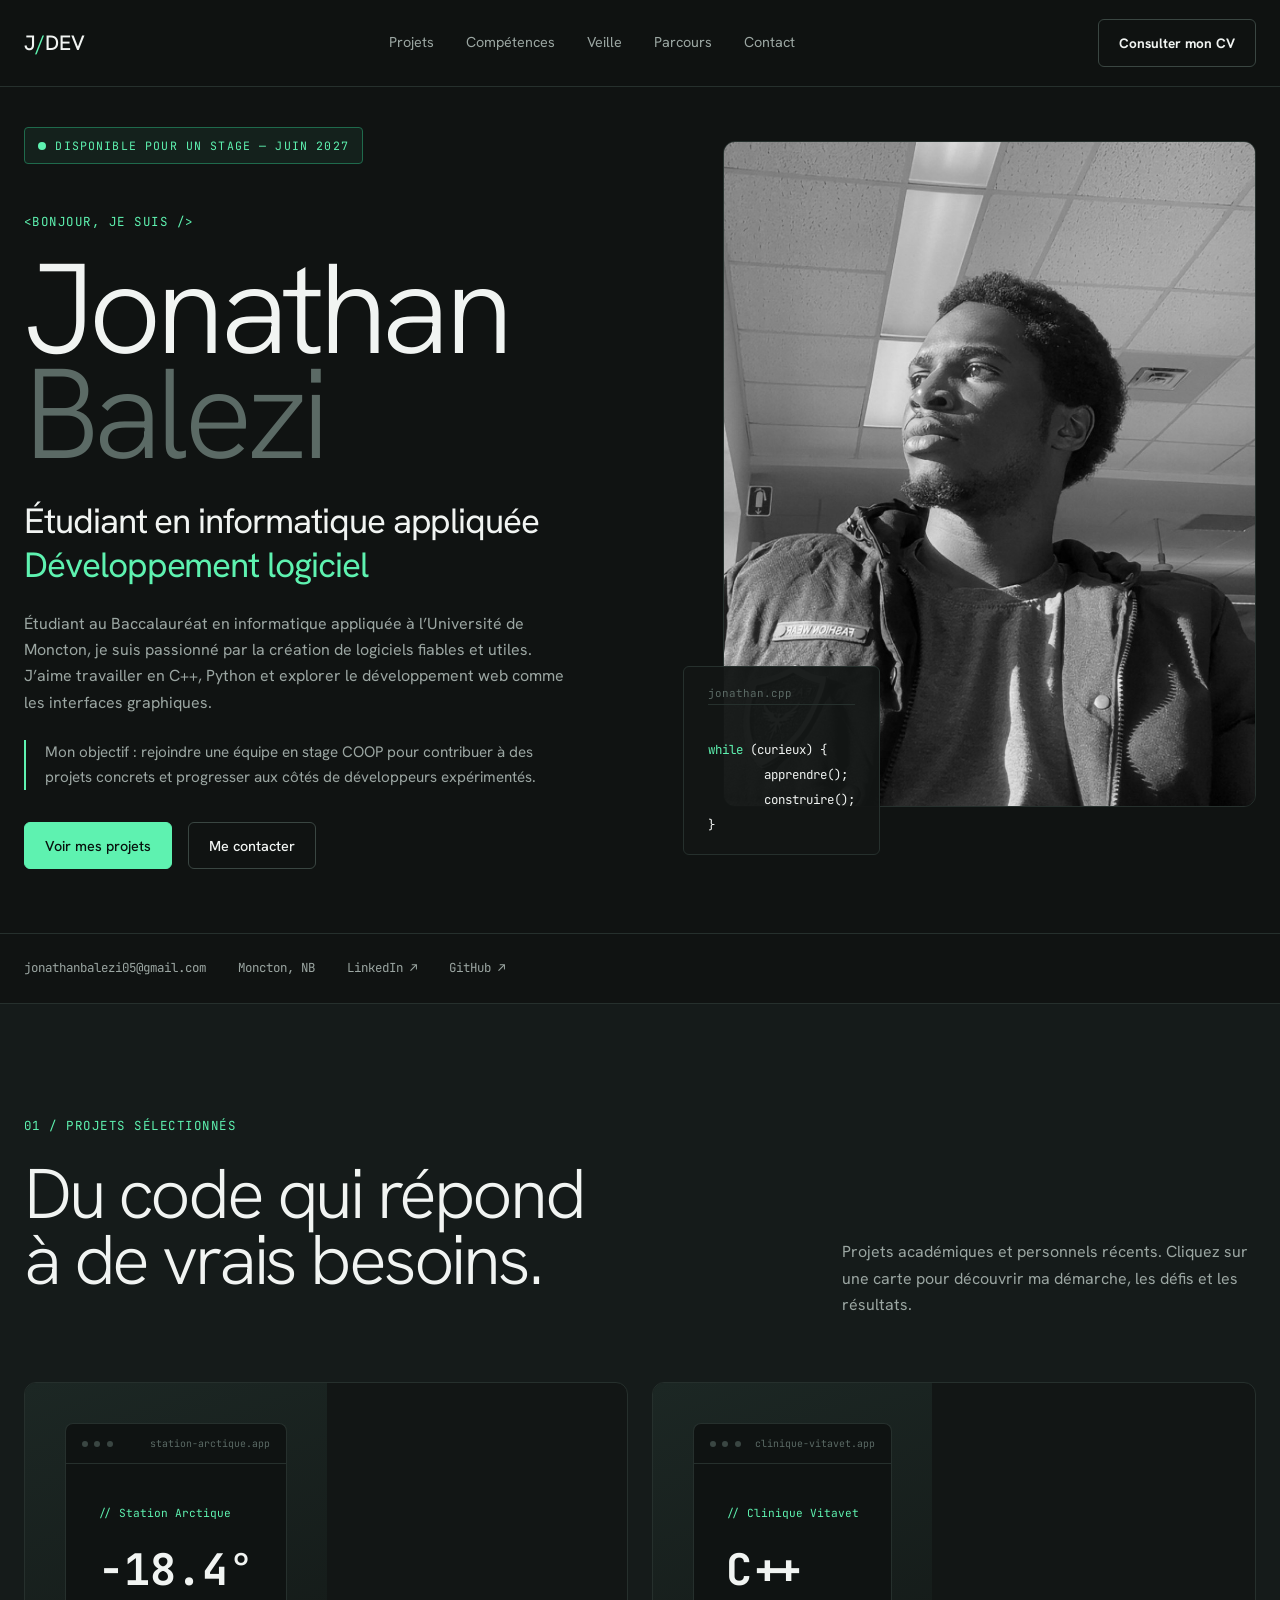
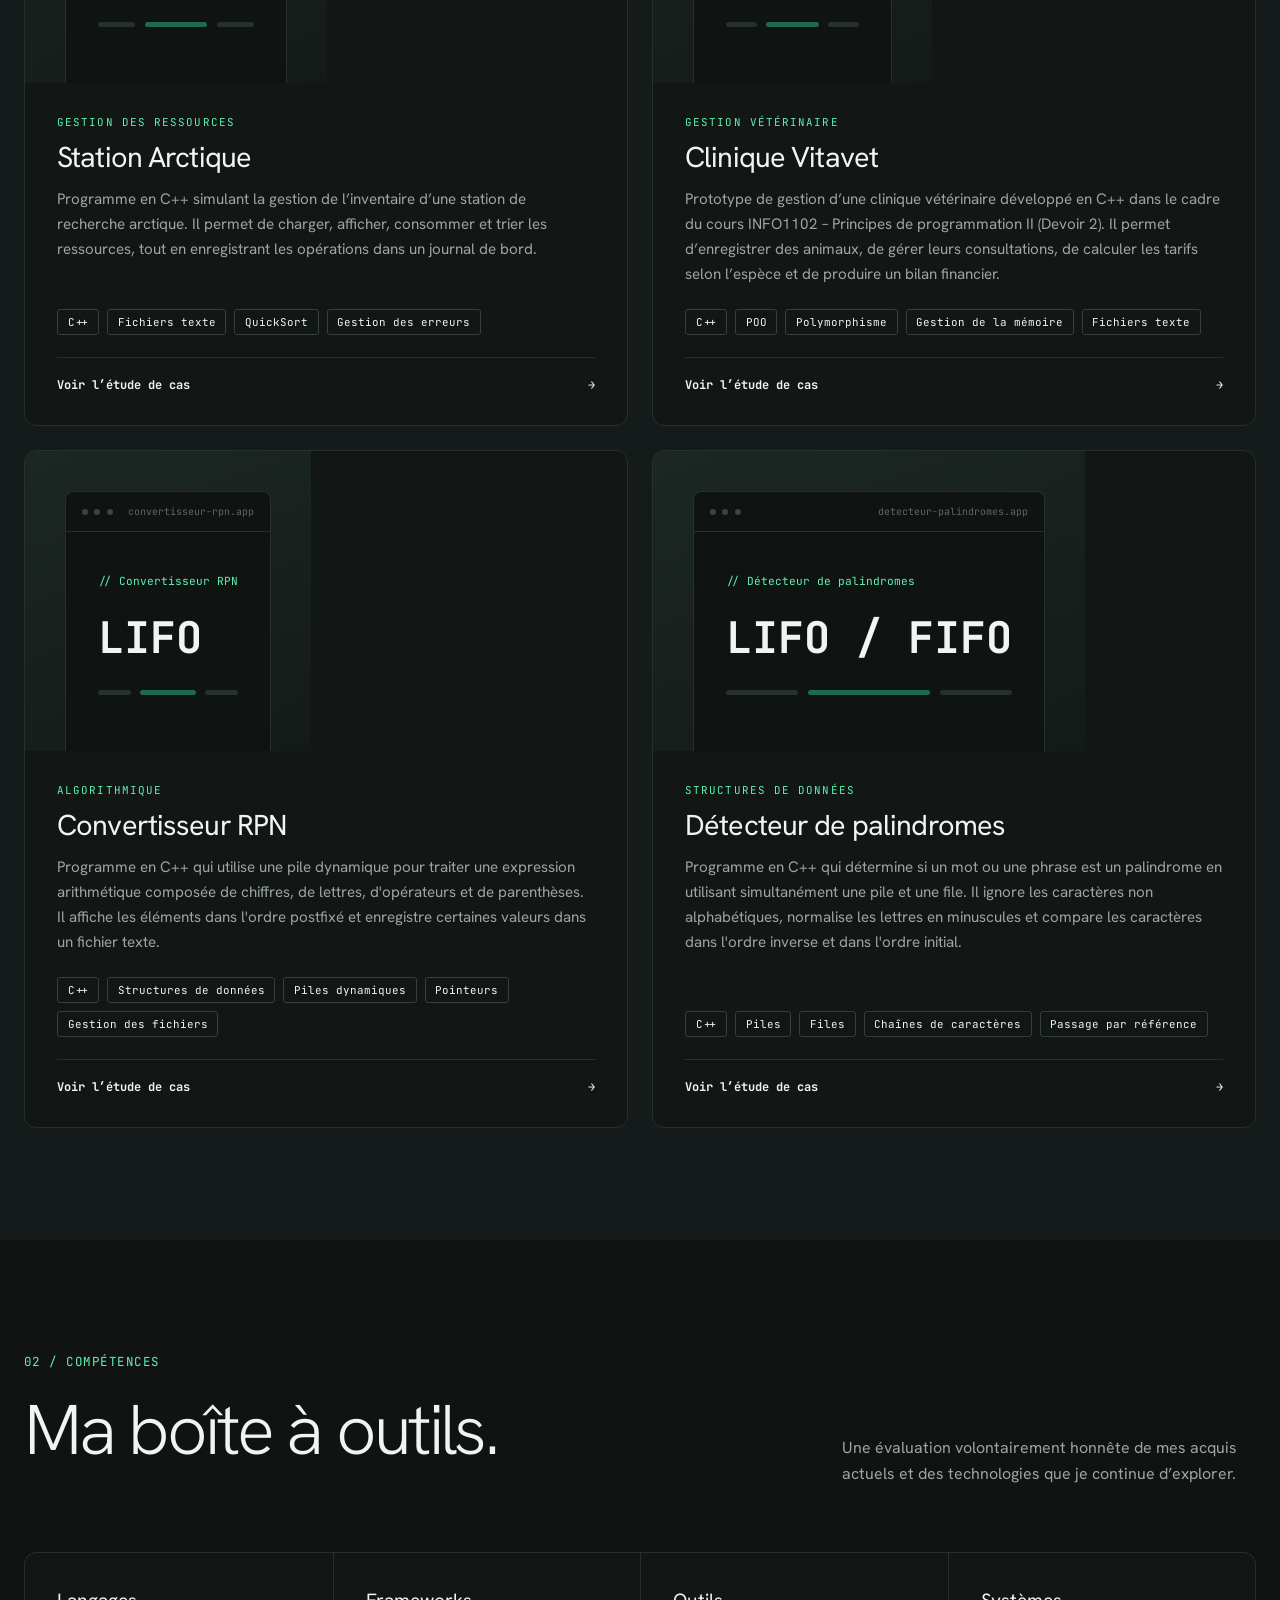
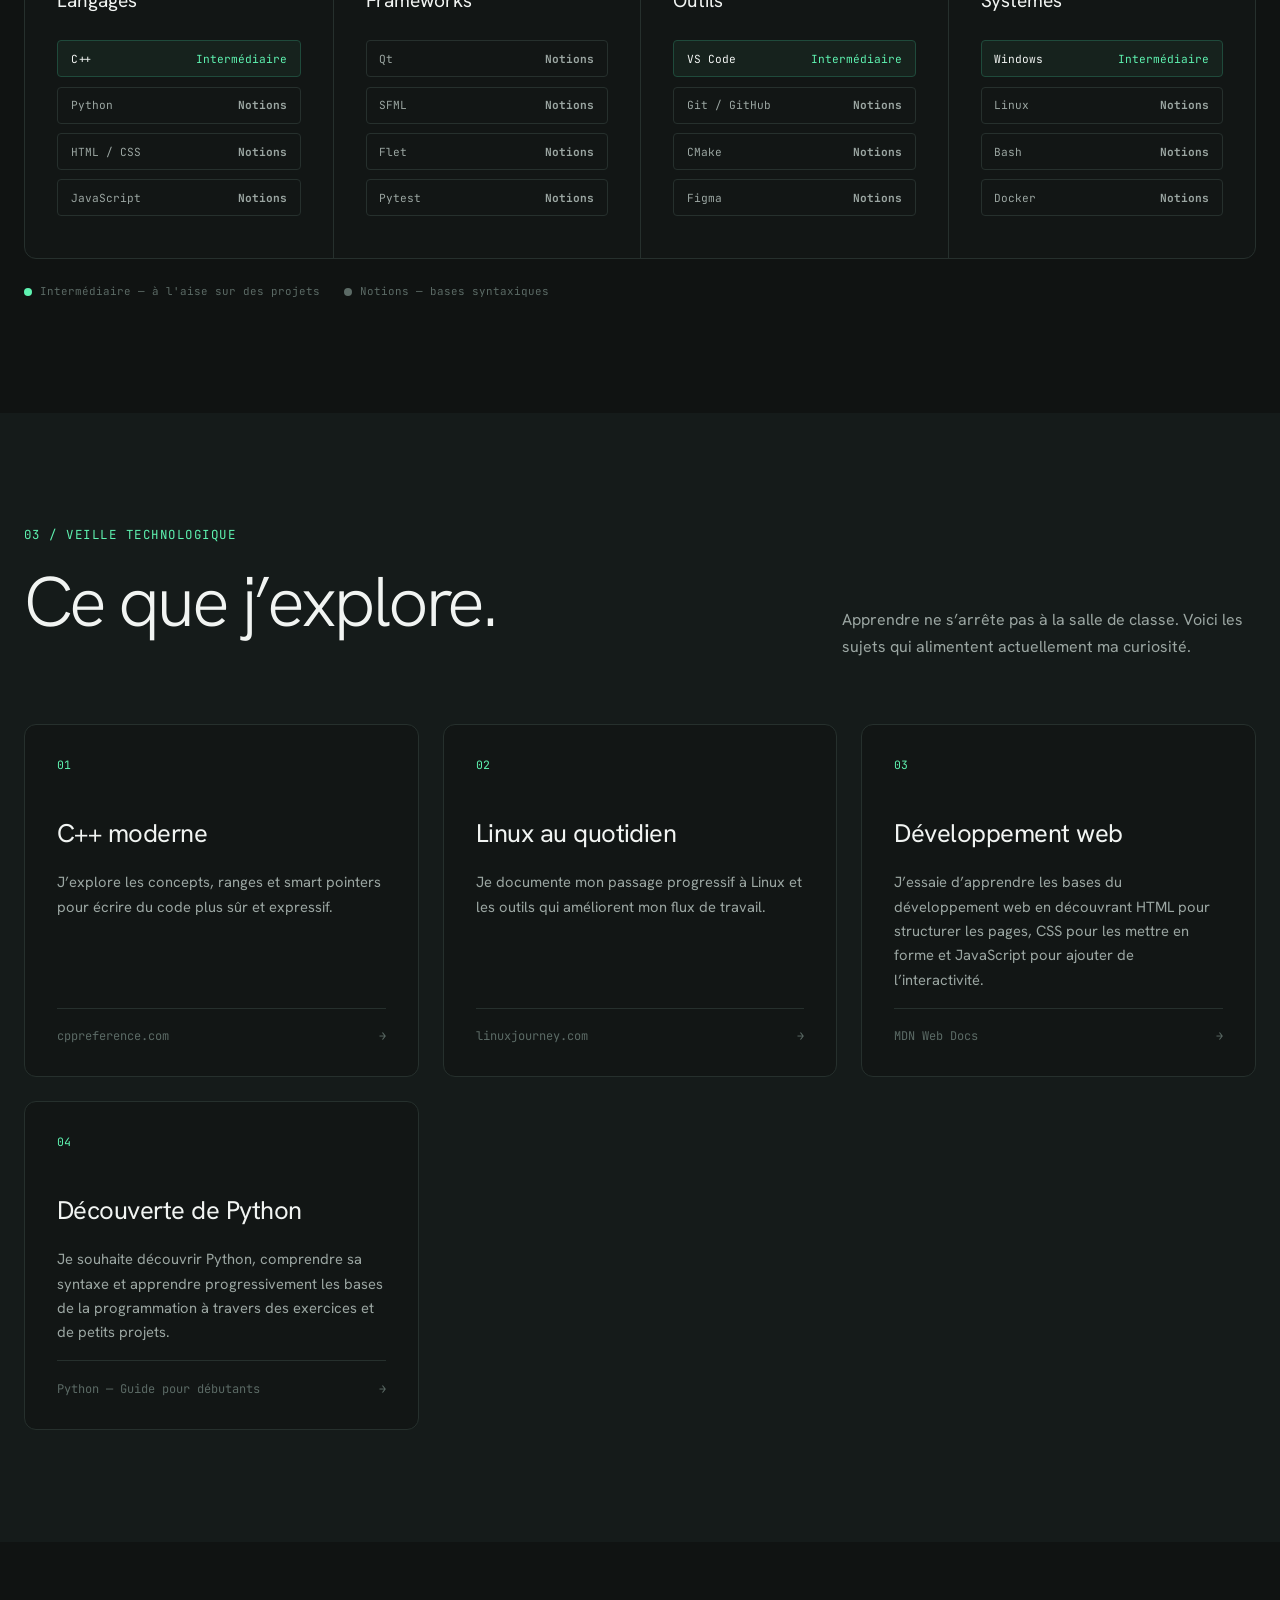
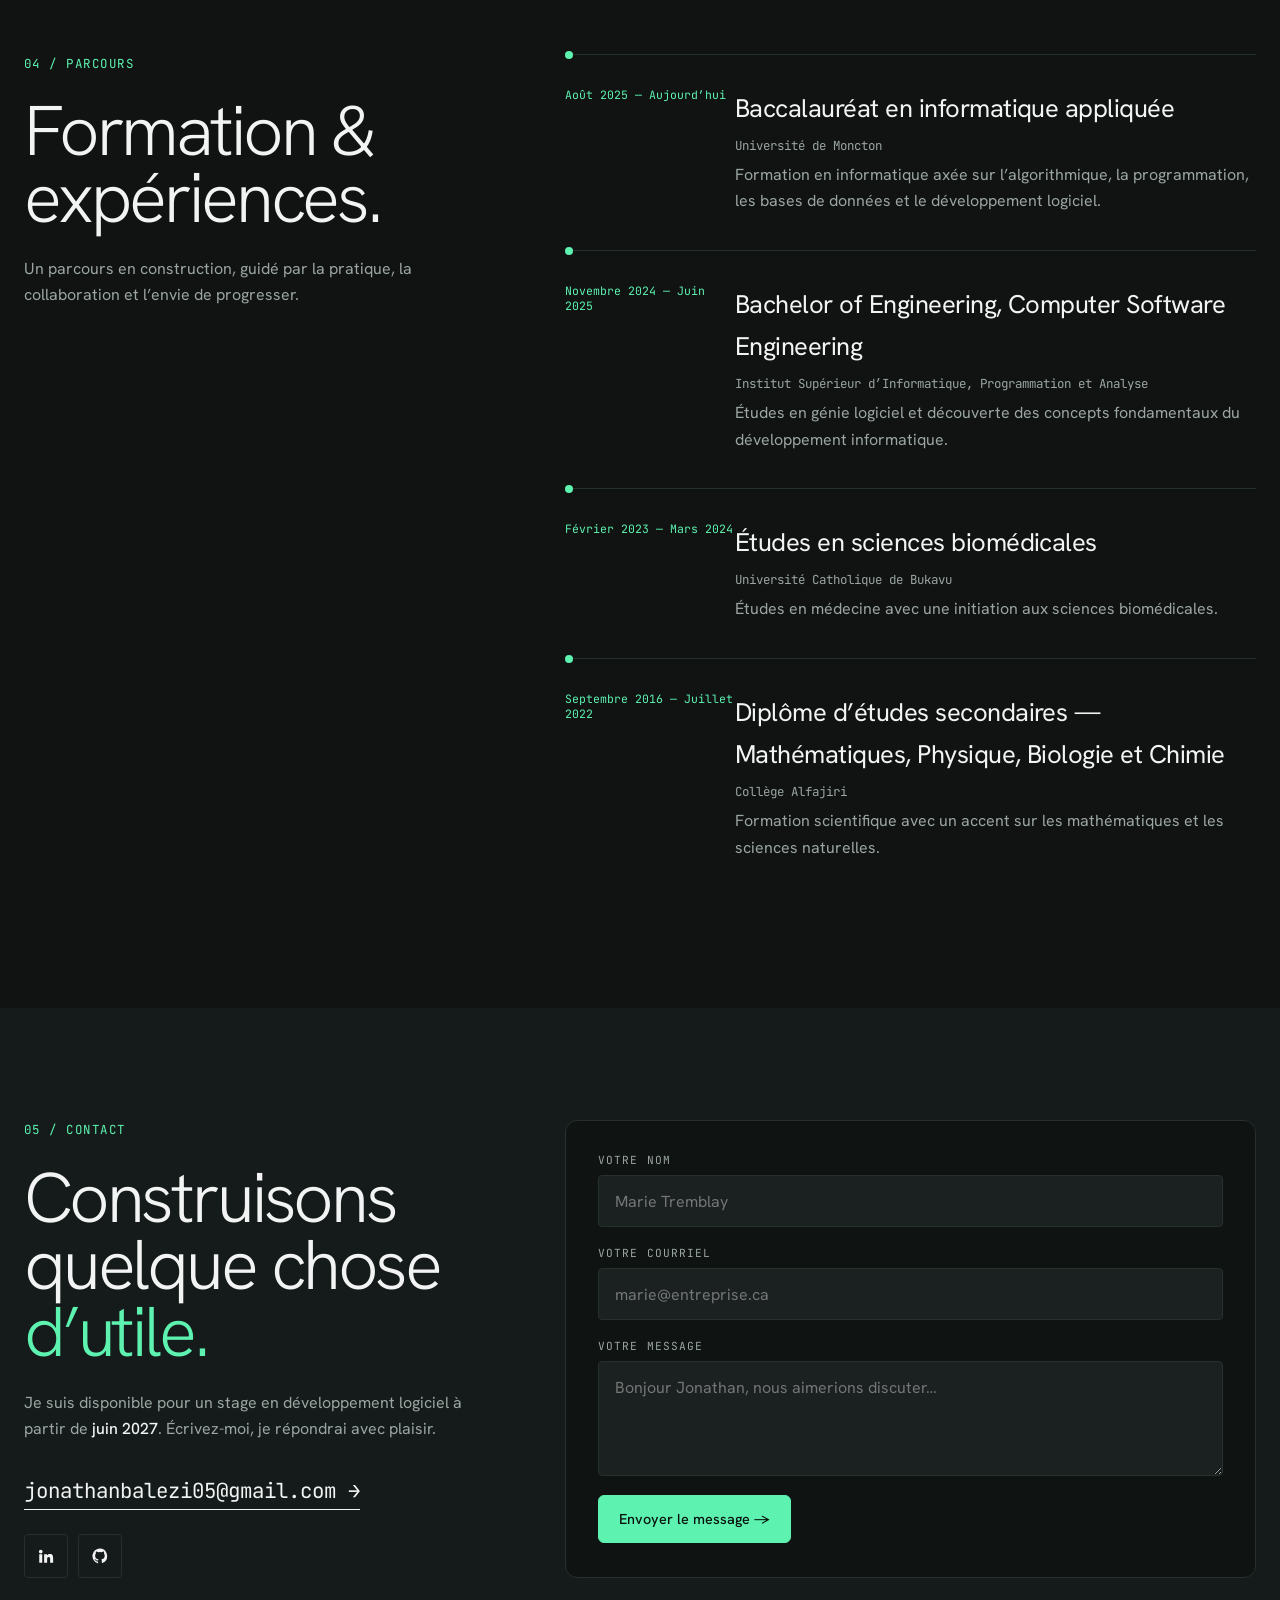
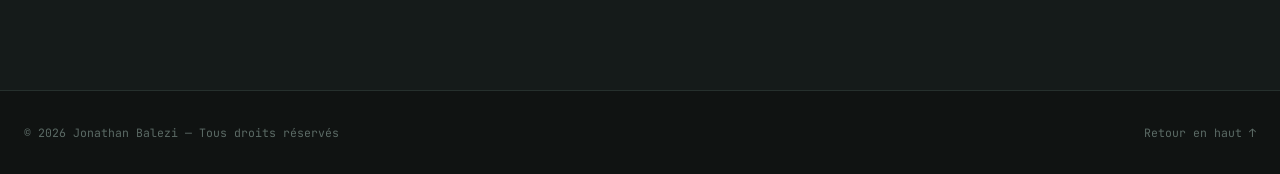
==== index.html @ a840f409 "Fix image file extension from .jpg to .JPG" ====
<!DOCTYPE html>
<html lang="fr">
<head>
<meta charset="utf-8">
<meta name="viewport" content="width=device-width, initial-scale=1">
<title>Jonathan Balezi — Étudiant en informatique appliquée</title>
<meta name="description" content="Portfolio de Jonathan, étudiant en informatique appliquée à l’Université de Moncton.">
<link rel="preconnect" href="https://fonts.googleapis.com">
<link rel="preconnect" href="https://fonts.gstatic.com" crossorigin>
<link href="https://fonts.googleapis.com/css2?family=Hanken+Grotesk:wght@300;400;500&family=JetBrains+Mono:wght@400;700&display=swap" rel="stylesheet">
<link rel="stylesheet" href="css/style.css">
</head>
<body>
<header class="top"><div class="wrap bar">
<a class="logo" href="#accueil">J<span>/</span>DEV</a>
<nav aria-label="Navigation principale">
<a href="#projets">Projets</a><a href="#competences">Compétences</a><a href="#veille">Veille</a><a href="#parcours">Parcours</a><a href="#contact">Contact</a>
</nav>
<a class="btn ghost mono" target="_blank" href="JONATHAN_BALEZI_CV_FR.pdf" download>Consulter mon CV</a>
</div></header>

<main>
<section id="accueil" class="wrap hero">
<div>
<p class="badge mono"><i></i>Disponible pour un stage — juin 2027</p>
<p class="kicker mono">&lt;Bonjour, je suis /&gt;</p>
<h1>Jonathan<span class="ph">Balezi</span></h1>
<p class="role">Étudiant en informatique appliquée<br><em>Développement logiciel</em></p>
<p class="lead">Étudiant au Baccalauréat en informatique appliquée à l’Université de Moncton, je suis passionné par la création de logiciels fiables et utiles. J’aime travailler en C++, Python et explorer le développement web comme les interfaces graphiques.</p>
<blockquote>Mon objectif : rejoindre une équipe en stage COOP pour contribuer à des projets concrets et progresser aux côtés de développeurs expérimentés.</blockquote>
<div class="cta"><a class="btn solid" href="#projets">Voir mes projets</a><a class="btn ghost" href="#contact">Me contacter</a></div>
</div>
<div class="portrait">
<div class="frame"><img src="Profil.JPG" alt="Portrait de Jonathan" onerror="this.remove()"></div>
<pre class="code mono" aria-hidden="true"><small>jonathan.cpp</small>
<b>while</b> (curieux) {
	apprendre();
	construire();
}</pre>
</div>
</section>
<div class="strip"><div class="wrap mono">
<a href="mailto:jonathan.a.remplacer@email.com">jonathanbalezi05@gmail.com</a><span>Moncton, NB</span><a href="#" target="_blank" rel="noopener">LinkedIn ↗</a><a href="#" target="_blank" rel="noopener">GitHub ↗</a>
</div></div>

<section id="projets" class="alt"><div class="wrap">
<header class="sec"><div><p class="kicker mono">01 / Projets sélectionnés</p><h2>Du code qui répond à de vrais besoins.</h2></div>
<p>Projets académiques et personnels récents. Cliquez sur une carte pour découvrir ma démarche, les défis et les résultats.</p></header>
<div id="projets-grid" class="grid2"></div>
</div></section>

<section id="competences"><div class="wrap">
<header class="sec"><div><p class="kicker mono">02 / Compétences</p><h2>Ma boîte à outils.</h2></div>
<p>Une évaluation volontairement honnête de mes acquis actuels et des technologies que je continue d’explorer.</p></header>
<div id="skills" class="skills"></div>
<p class="legend mono"><i class="on"></i>Intermédiaire — à l'aise sur des projets <i></i>Notions — bases syntaxiques</p>
</div></section>

<section id="veille" class="alt"><div class="wrap">
<header class="sec"><div><p class="kicker mono">03 / Veille technologique</p><h2>Ce que j’explore.</h2></div>
<p>Apprendre ne s’arrête pas à la salle de classe. Voici les sujets qui alimentent actuellement ma curiosité.</p></header>
<div id="veille-grid" class="grid3"></div>
</div></section>

<section id="parcours"><div class="wrap split">
<header><p class="kicker mono">04 / Parcours</p><h2>Formation &amp; expériences.</h2><p class="muted">Un parcours en construction, guidé par la pratique, la collaboration et l’envie de progresser.</p></header>
<ol id="timeline" class="timeline"></ol>
</div></section>

<section id="contact" class="alt"><div class="wrap split">
<div>
<p class="kicker mono">05 / Contact</p>
<h2>Construisons quelque chose <em>d’utile.</em></h2>
<p class="muted">Je suis disponible pour un stage en développement logiciel à partir de <b>juin 2027</b>. Écrivez-moi, je répondrai avec plaisir.</p>
<a class="mail mono" href="mailto:jonathan.a.remplacer@email.com">jonathanbalezi05@gmail.com →</a>
<div class="social">
<a href="https://www.linkedin.com/in/balezi-jonathan-a991a6386/" aria-label="LinkedIn" target="_blank" rel="noopener"><svg viewBox="0 0 24 24" width="18" fill="currentColor"><path d="M4.98 3.5a2.5 2.5 0 1 1 0 5 2.5 2.5 0 0 1 0-5zM3 9.5h4V21H3zM9.5 9.5h3.8v1.6c.6-1 1.9-1.9 3.8-1.9 4 0 4.4 2.6 4.4 6V21h-4v-5c0-1.300-.1-2.800-1.800-2.800s-2.200 1.300-2.200 2.700V21h-4z"/></svg></a>
<a href="https://github.com/JiGo29" aria-label="GitHub" target="_blank" rel="noopener"><svg viewBox="0 0 24 24" width="18" fill="currentColor"><path d="M12 2a10 10 0 0 0-3.200 19.500c.5.100.7-.2.7-.5v-1.800c-2.800.6-3.400-1.200-3.400-1.200-.5-1.200-1.100-1.500-1.100-1.500-.9-.6.100-.6.100-.6 1 .1 1.500 1 1.500 1 .9 1.500 2.300 1.100 2.900.8.1-.7.4-1.100.6-1.400-2.200-.3-4.600-1.100-4.600-5 0-1.100.4-2 1-2.700-.1-.3-.4-1.300.1-2.700 0 0 .8-.3 2.800 1a9.600 9.600 0 0 1 5 0c1.900-1.300 2.800-1 2.800-1 .5 1.400.2 2.400.1 2.700.6.700 1 1.600 1 2.700 0 3.900-2.400 4.700-4.600 5 .4.300.7.900.7 1.800v2.700c0 .3.200.6.700.5A10 10 0 0 0 12 2z"/></svg></a>
</div>
</div>
<form id="form" class="formcard">
<label>Votre nom<input name="nom" placeholder="Marie Tremblay" required autocomplete="name"></label>
<label>Votre courriel<input name="courriel" type="email" placeholder="marie@entreprise.ca" required autocomplete="email"></label>
<label>Votre message<textarea name="message" rows="4" placeholder="Bonjour Jonathan, nous aimerions discuter…" required></textarea></label>
<button class="btn solid" type="submit">Envoyer le message →</button>
</form>
</div></section>
</main>

<footer><div class="wrap mono"><span>© 2026 Jonathan Balezi — Tous droits réservés</span><a href="#accueil">Retour en haut ↑</a></div></footer>

<dialog id="modal" aria-labelledby="m-titre"></dialog>
<script src="js/data.js"></script>
<script src="js/main.js"></script>
</body>
</html>
---- css/style.css ----
:root{--bg:#101312;--alt:#151b1a;--card:#121615;--line:#26302d;--text:#f1f4f2;--muted:#9ba6a2;--dim:#5b6a65;--mint:#5ef2b0;--sans:"Hanken Grotesk",system-ui,sans-serif;--mono:"JetBrains Mono",ui-monospace,Consolas,monospace}
*{box-sizing:border-box;margin:0}
html{scroll-behavior:smooth;scroll-padding-top:90px}
body{background:var(--bg);color:var(--text);font:400 1rem/1.65 var(--sans)}
a{color:inherit;text-decoration:none}
:focus-visible{outline:2px solid var(--mint);outline-offset:3px}
.wrap{width:min(1240px,100% - 3rem);margin-inline:auto}
.mono{font-family:var(--mono)}
.muted,.sec>p{color:var(--muted)}
section{padding:7rem 0}.alt{background:var(--alt)}
h1,h2{font-weight:300;letter-spacing:-.045em;line-height:.95}
h2{font-size:clamp(2.4rem,5.5vw,4.4rem);margin-bottom:1.5rem}
em{font-style:normal;color:var(--mint)}
.kicker{color:var(--mint);font-size:.78rem;letter-spacing:.12em;text-transform:uppercase;margin-bottom:1.5rem}

.top{position:sticky;top:0;z-index:10;background:rgba(16,19,18,.92);backdrop-filter:blur(8px);border-bottom:1px solid var(--line)}
.bar{display:flex;align-items:center;justify-content:space-between;gap:1rem;min-height:86px}
.logo{font-size:1.3rem;font-weight:500}.logo span{color:var(--mint)}
nav{display:flex;gap:2rem;font-size:.9rem;color:var(--muted)}
nav a:hover,nav a[aria-current]{color:var(--text)}
.btn{display:inline-block;padding:.85rem 1.25rem;border-radius:6px;font:500 .9rem var(--sans);cursor:pointer;border:1px solid var(--line)}
.btn.ghost{border-color:#3a4642;background:transparent;color:var(--text)}.btn.ghost.mono{font-weight:700;font-size:.85rem}
.btn.solid{background:var(--mint);border-color:var(--mint);color:#08110d}
.btn:hover{filter:brightness(1.12)}

.hero{display:grid;grid-template-columns:1.1fr .9fr;gap:3rem;align-items:center;padding-block:2.5rem 4rem}
.badge{display:inline-flex;align-items:center;gap:.6rem;border:1px solid #1f6a4c;background:rgba(94,242,176,.06);color:var(--mint);padding:.5rem .8rem;border-radius:4px;font-size:.72rem;letter-spacing:.1em;text-transform:uppercase;margin-bottom:3rem}
.badge i{width:8px;height:8px;border-radius:50%;background:var(--mint)}
h1{font-size:clamp(4rem,10vw,8rem);line-height:.82;margin-bottom:2rem}
h1 .ph{display:block;color:var(--dim)}
.role{font-size:clamp(1.6rem,3vw,2.2rem);letter-spacing:-.03em;line-height:1.25;font-weight:400;margin-bottom:1.5rem}
.lead{color:var(--muted);max-width:60ch;margin-bottom:1.5rem}
blockquote{border-left:2px solid var(--mint);padding-left:1.2rem;color:var(--muted);font-size:.95rem;max-width:62ch;margin-bottom:2rem}
.cta{display:flex;gap:1rem;flex-wrap:wrap}
.portrait{position:relative;padding-bottom:3rem}
.frame{aspect-ratio:4/5;border:1px solid var(--line);border-radius:12px;overflow:hidden;background:linear-gradient(160deg,#1a2421,#0d100f)}
.frame img{width:100%;height:100%;object-fit:cover;filter:grayscale(1)}
.code{position:absolute;left:-2.5rem;bottom:0;background:rgba(18,22,21,.95);border:1px solid var(--line);border-radius:6px;padding:1rem 1.5rem;font-size:.78rem;line-height:2;white-space:pre}
.code small{display:block;color:var(--dim);font-size:.68rem;border-bottom:1px solid var(--line);margin-bottom:.5rem}.code b{color:var(--mint);font-weight:400}
.strip{border-block:1px solid var(--line);padding:1.5rem 0;font-size:.78rem;color:var(--muted)}
.strip .wrap{display:flex;flex-wrap:wrap;gap:.5rem 2rem}.strip small{flex-basis:100%;color:var(--dim);font-size:.7rem}

.sec{display:grid;grid-template-columns:1fr 1fr;gap:2rem;align-items:end;margin-bottom:4rem}
.sec>p{max-width:46ch;justify-self:end}
.grid2{display:grid;grid-template-columns:repeat(2,1fr);gap:1.5rem}
.grid3{display:grid;grid-template-columns:repeat(3,1fr);gap:1.5rem}
.card{background:var(--card);border:1px solid var(--line);border-radius:12px;overflow:hidden;text-align:left;color:inherit;font:inherit;padding:0;cursor:pointer;display:flex;flex-direction:column}
.card:hover{border-color:#3a5a4e}
.prev{height:300px;padding:2.5rem 2.5rem 0;background:linear-gradient(160deg,#1c2724,#141a18);overflow:hidden}
.mock{height:100%;background:#0f1312;border:1px solid var(--line);border-bottom:0;border-radius:8px 8px 0 0}
.mock .dots{display:flex;align-items:center;gap:.4rem;padding:.8rem 1rem;border-bottom:1px solid var(--line);color:var(--dim);font:.62rem var(--mono)}
.mock .dots i{width:6px;height:6px;border-radius:50%;background:#3a4642}.mock .dots span{margin-left:auto}
.mock div.b{padding:2.2rem 2rem}.mock small{color:var(--mint);font:.7rem var(--mono)}
.mock strong{display:block;font:700 clamp(1.8rem,3.4vw,2.8rem)/1.3 var(--mono);margin:1rem 0 1.5rem}
.bars{display:flex;gap:.6rem}.bars i{height:5px;border-radius:3px;background:#26302d;flex:1}.bars i:nth-child(2){background:#1f6a4c;flex:1.7}
.info{padding:2rem;display:flex;flex-direction:column;gap:.8rem;flex:1}
.cat{color:var(--mint);font:.68rem var(--mono);letter-spacing:.1em;text-transform:uppercase}
.info h3{font-size:1.8rem;font-weight:400;letter-spacing:-.03em;line-height:1.1}.info p{color:var(--muted);font-size:.95rem;flex:1}
.chips{display:flex;gap:.5rem;flex-wrap:wrap;margin-block:.6rem}
.chips span{border:1px solid #33403c;border-radius:3px;padding:.3rem .6rem;font:.68rem var(--mono)}
.more{display:flex;justify-content:space-between;border-top:1px solid var(--line);padding-top:1.2rem;font:700 .75rem var(--mono)}

.skills{display:grid;grid-template-columns:repeat(4,1fr);border:1px solid var(--line);border-radius:12px;background:var(--card)}
.skills section{padding:2rem;border-left:1px solid var(--line)}.skills section:first-child{border:0}
.skills h3{font-size:1.2rem;font-weight:400;margin-bottom:1.5rem}
.sk{display:flex;justify-content:space-between;gap:.5rem;border:1px solid var(--line);border-radius:4px;padding:.65rem .8rem;margin-bottom:.6rem;font:.7rem var(--mono);color:var(--muted)}
.sk.on{background:rgba(94,242,176,.05);border-color:#1f4a3b;color:var(--text)}.sk.on b{color:var(--mint);font-weight:400}
.legend{display:flex;flex-wrap:wrap;align-items:center;gap:.5rem;margin-top:1.5rem;font-size:.68rem;color:var(--dim)}
.legend i{width:8px;height:8px;border-radius:50%;background:var(--dim);margin-left:1rem}.legend i.on{background:var(--mint);margin:0}

.link{padding:2rem;gap:1rem}.link .n{color:var(--mint);font:.72rem var(--mono)}
.link h3{font-size:1.6rem;font-weight:400;margin-top:1.5rem;letter-spacing:-.02em}.link p{color:var(--muted);font-size:.92rem;flex:1}
.link .more{font-weight:400;color:var(--dim)}

.split{display:grid;grid-template-columns:.8fr 1.2fr;gap:5rem}
.timeline{list-style:none;padding:0}
.timeline li{position:relative;display:grid;grid-template-columns:170px 1fr;border-top:1px solid var(--line);padding:2rem 0 2.2rem}
.timeline li::before{content:"";position:absolute;top:-4px;left:0;width:8px;height:8px;border-radius:50%;background:var(--mint)}
.timeline time{color:var(--mint);font:.72rem var(--mono)}
.timeline h3{font-size:1.6rem;font-weight:400;letter-spacing:-.02em}.timeline .org{font:.78rem var(--mono);color:var(--muted);margin-block:.5rem}
.timeline p{color:var(--muted)}.timeline q{display:block;border-left:2px solid var(--mint);padding-left:1rem;margin-top:1rem;font-style:italic;font-size:.9rem}

.mail{display:inline-block;border-bottom:1px solid var(--text);font-size:1.3rem;margin-block:2rem 1.5rem}
.muted b{color:var(--text);font-weight:500}.muted{margin-top:1.5rem;max-width:56ch}
.social{display:flex;gap:.6rem}.social a{display:grid;place-items:center;width:44px;height:44px;border:1px solid var(--line);border-radius:4px}.social a:hover{border-color:var(--mint)}
.formcard{background:#0f1312;border:1px solid var(--line);border-radius:12px;padding:2rem;display:grid;gap:1.2rem;align-content:start}
label{display:grid;gap:.5rem;font:.7rem var(--mono);letter-spacing:.1em;text-transform:uppercase;color:var(--muted)}
input,textarea{background:#1a2120;border:1px solid var(--line);border-radius:4px;padding:.9rem 1rem;color:var(--text);font:1rem var(--sans);letter-spacing:0;text-transform:none;resize:vertical}
.formcard .btn{justify-self:start}
footer{border-top:1px solid var(--line);padding:2rem 0;font-size:.72rem;color:var(--dim)}footer .wrap{display:flex;justify-content:space-between;gap:1rem;flex-wrap:wrap}

dialog{margin:auto;width:min(640px,100% - 2rem);background:var(--card);color:var(--text);border:1px solid #33403c;border-radius:12px;padding:2.2rem}
dialog::backdrop{background:rgba(0,0,0,.72)}
dialog h3{font-size:2rem;font-weight:300;letter-spacing:-.03em;margin-bottom:1.2rem}
dialog h4{font:400 .72rem var(--mono);letter-spacing:.1em;text-transform:uppercase;color:var(--mint);margin:1.3rem 0 .3rem}
dialog p{color:var(--muted)}dialog .row{display:flex;justify-content:space-between;align-items:center;margin-top:1.8rem}

@media(max-width:900px){
  .hero,.split,.sec,.grid2,.grid3{grid-template-columns:1fr}.split{gap:3rem}.sec>p{justify-self:start}
  .skills{grid-template-columns:1fr 1fr}.skills section:nth-child(3){border-left:0}
  .bar{flex-wrap:wrap;padding-block:.8rem}nav{order:3;width:100%;overflow-x:auto;gap:1.4rem}
  .code{left:0}section{padding:4.5rem 0}.timeline li{grid-template-columns:1fr;gap:.6rem}
}
@media(prefers-reduced-motion:reduce){html{scroll-behavior:auto}}
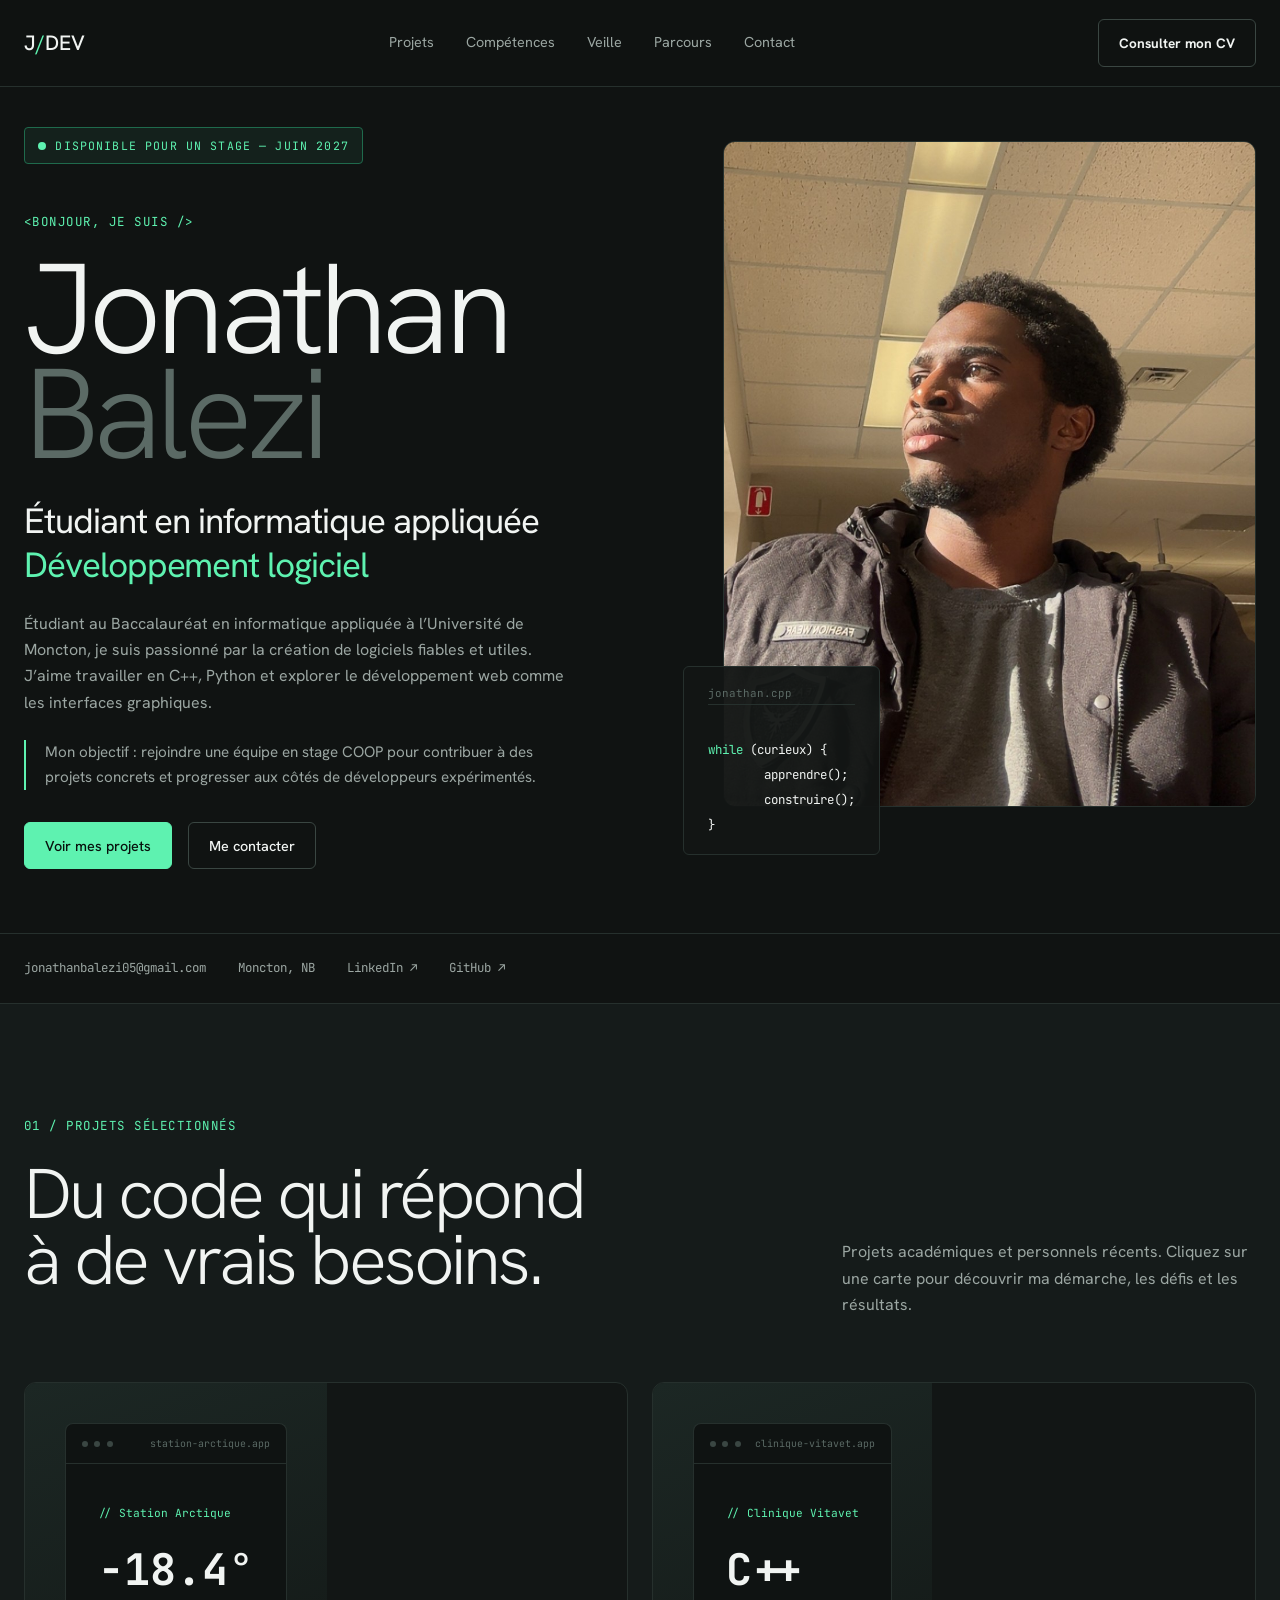
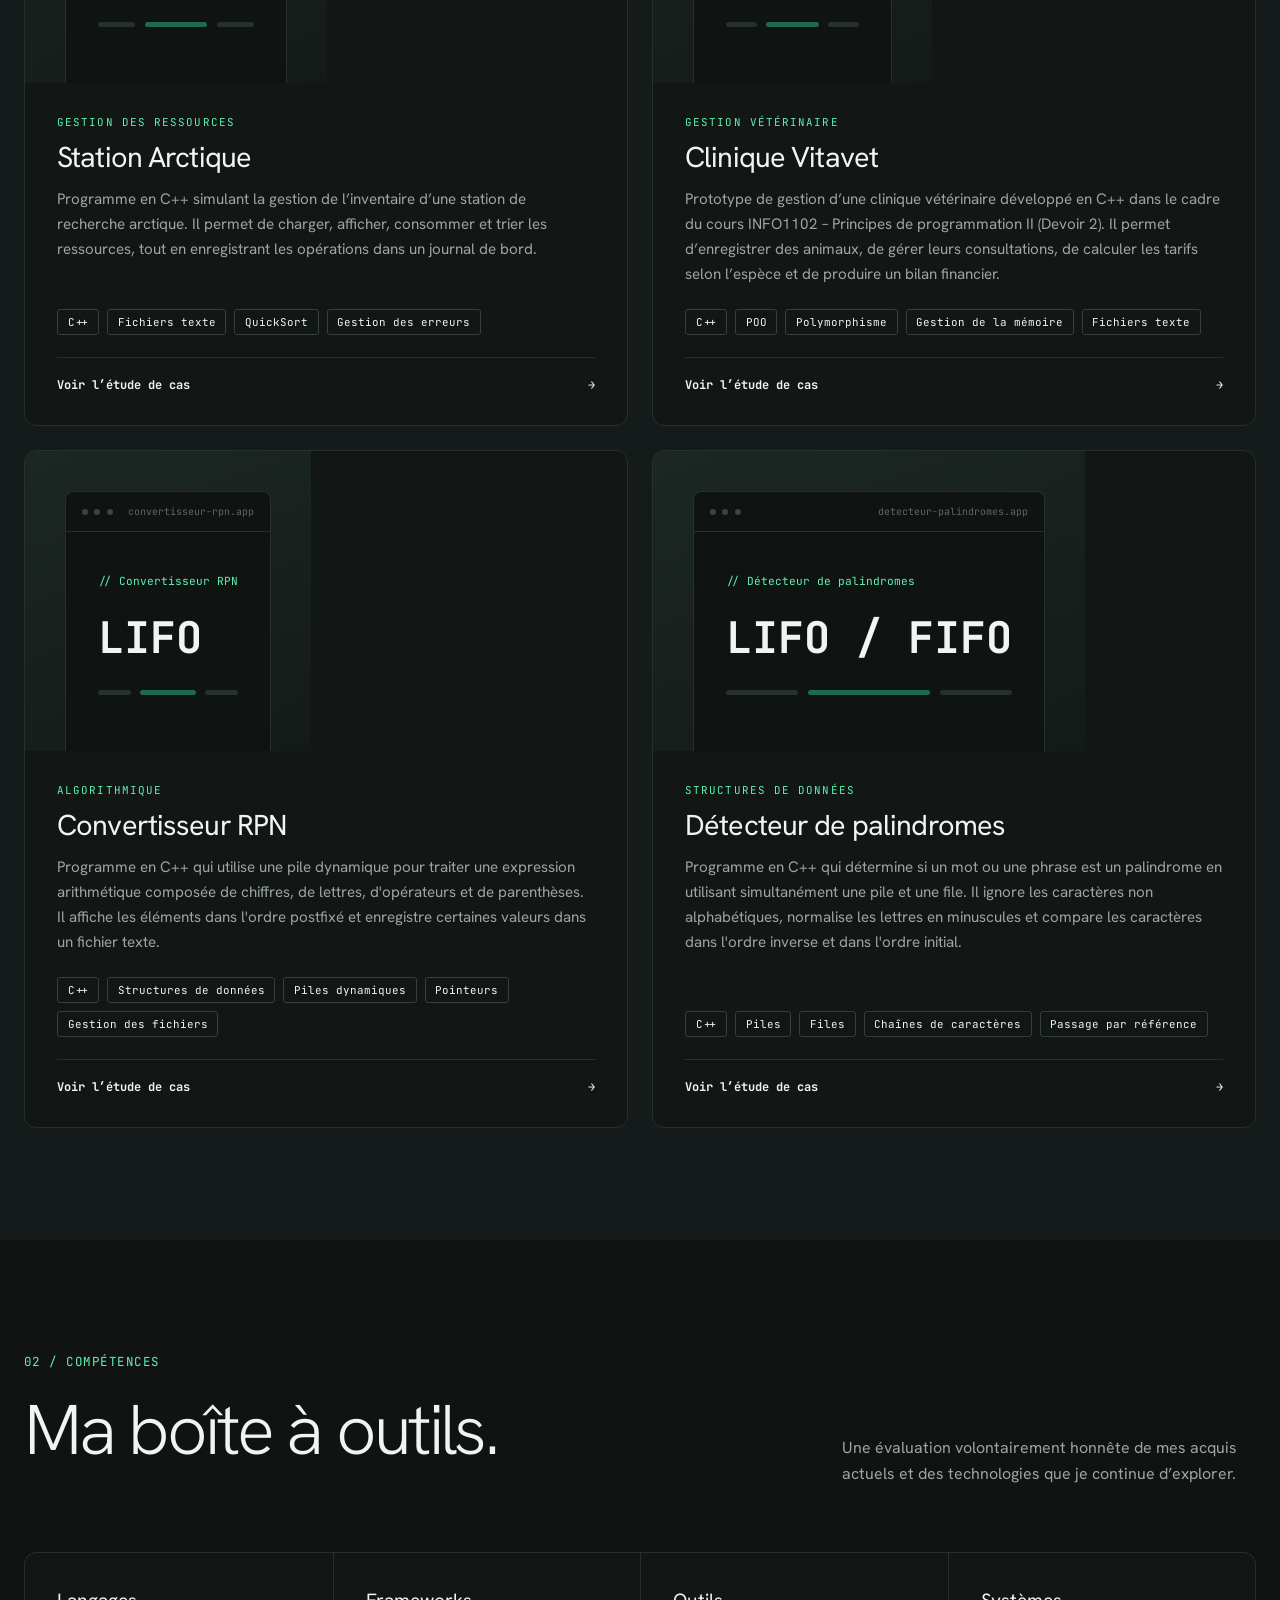
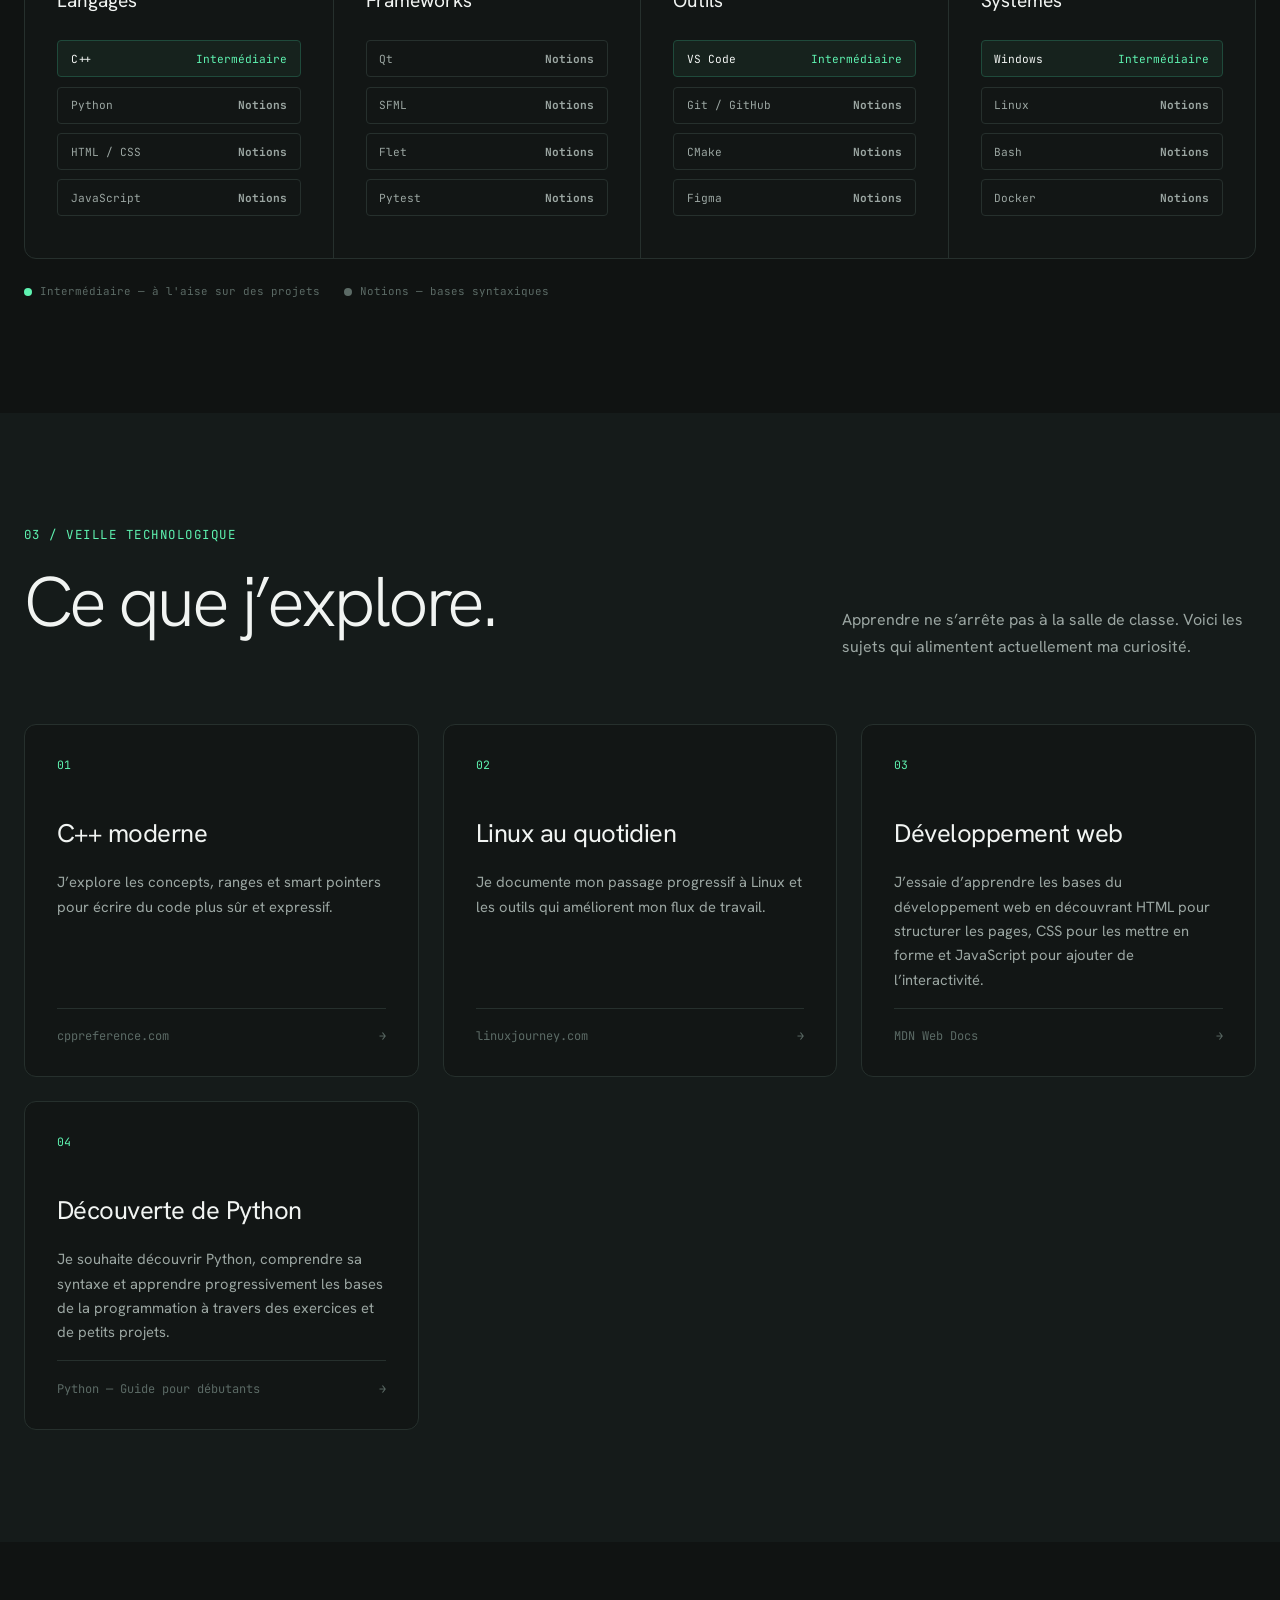
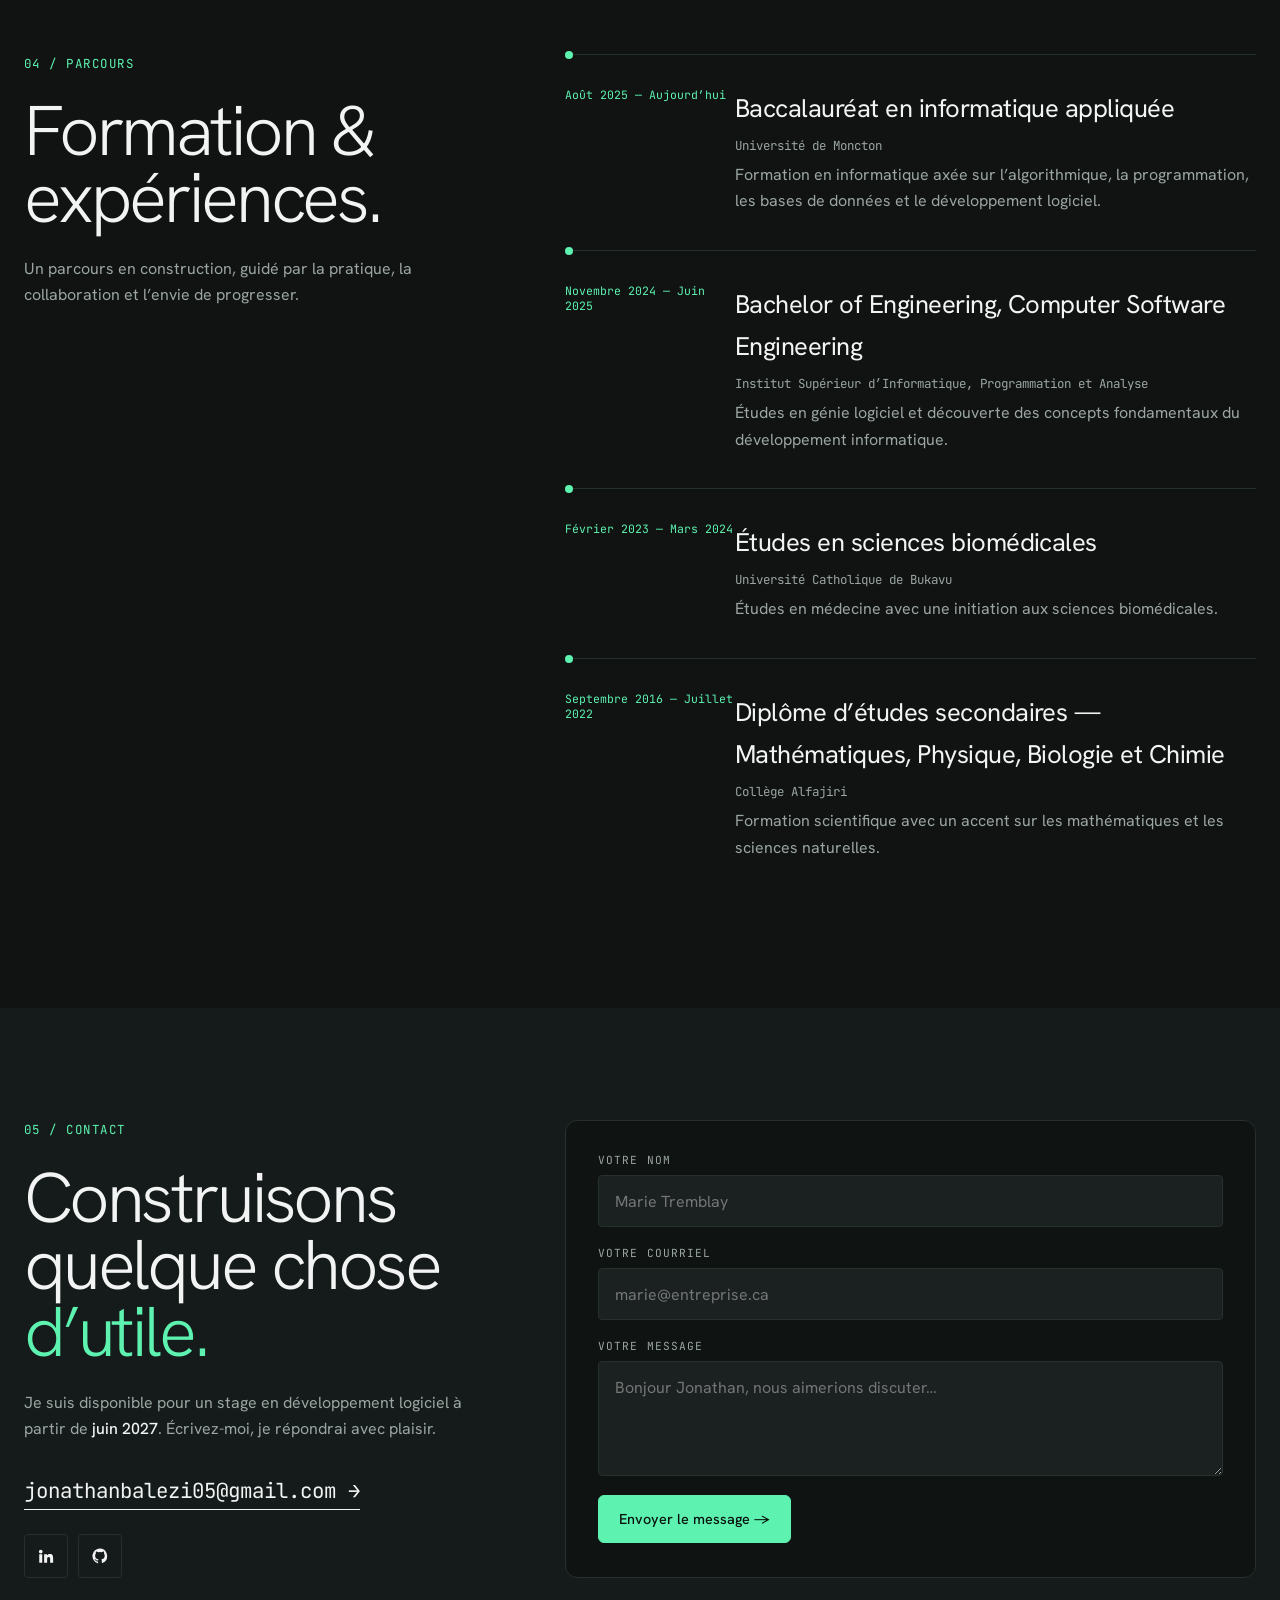
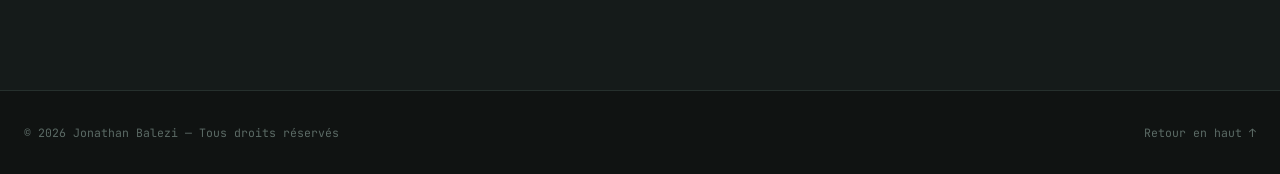
==== commit 54257d3c: "Add favicon to index.html Add a favicon link to the HTML document." ====
--- a/index.html
+++ b/index.html
@@ -9,6 +9,7 @@
 <link rel="preconnect" href="https://fonts.gstatic.com" crossorigin>
 <link href="https://fonts.googleapis.com/css2?family=Hanken+Grotesk:wght@300;400;500&family=JetBrains+Mono:wght@400;700&display=swap" rel="stylesheet">
 <link rel="stylesheet" href="css/style.css">
+<link rel="icon" href="data:image/svg+xml,<svg xmlns='http://www.w3.org/2000/svg' viewBox='0 0 100 100'><rect width='100' height='100' rx='18' fill='%23101312'/><text x='50' y='68' font-size='56' font-weight='700' text-anchor='middle' fill='%235ef2b0' font-family='monospace'>J/</text></svg>">
 </head>
 <body>
 <header class="top"><div class="wrap bar">
--- a/css/style.css
+++ b/css/style.css
@@ -34,7 +34,7 @@
 .cta{display:flex;gap:1rem;flex-wrap:wrap}
 .portrait{position:relative;padding-bottom:3rem}
 .frame{aspect-ratio:4/5;border:1px solid var(--line);border-radius:12px;overflow:hidden;background:linear-gradient(160deg,#1a2421,#0d100f)}
-.frame img{width:100%;height:100%;object-fit:cover;filter:grayscale(1)}
+.frame img{width:100%;height:100%;object-fit:cover;filter:none}
 .code{position:absolute;left:-2.5rem;bottom:0;background:rgba(18,22,21,.95);border:1px solid var(--line);border-radius:6px;padding:1rem 1.5rem;font-size:.78rem;line-height:2;white-space:pre}
 .code small{display:block;color:var(--dim);font-size:.68rem;border-bottom:1px solid var(--line);margin-bottom:.5rem}.code b{color:var(--mint);font-weight:400}
 .strip{border-block:1px solid var(--line);padding:1.5rem 0;font-size:.78rem;color:var(--muted)}
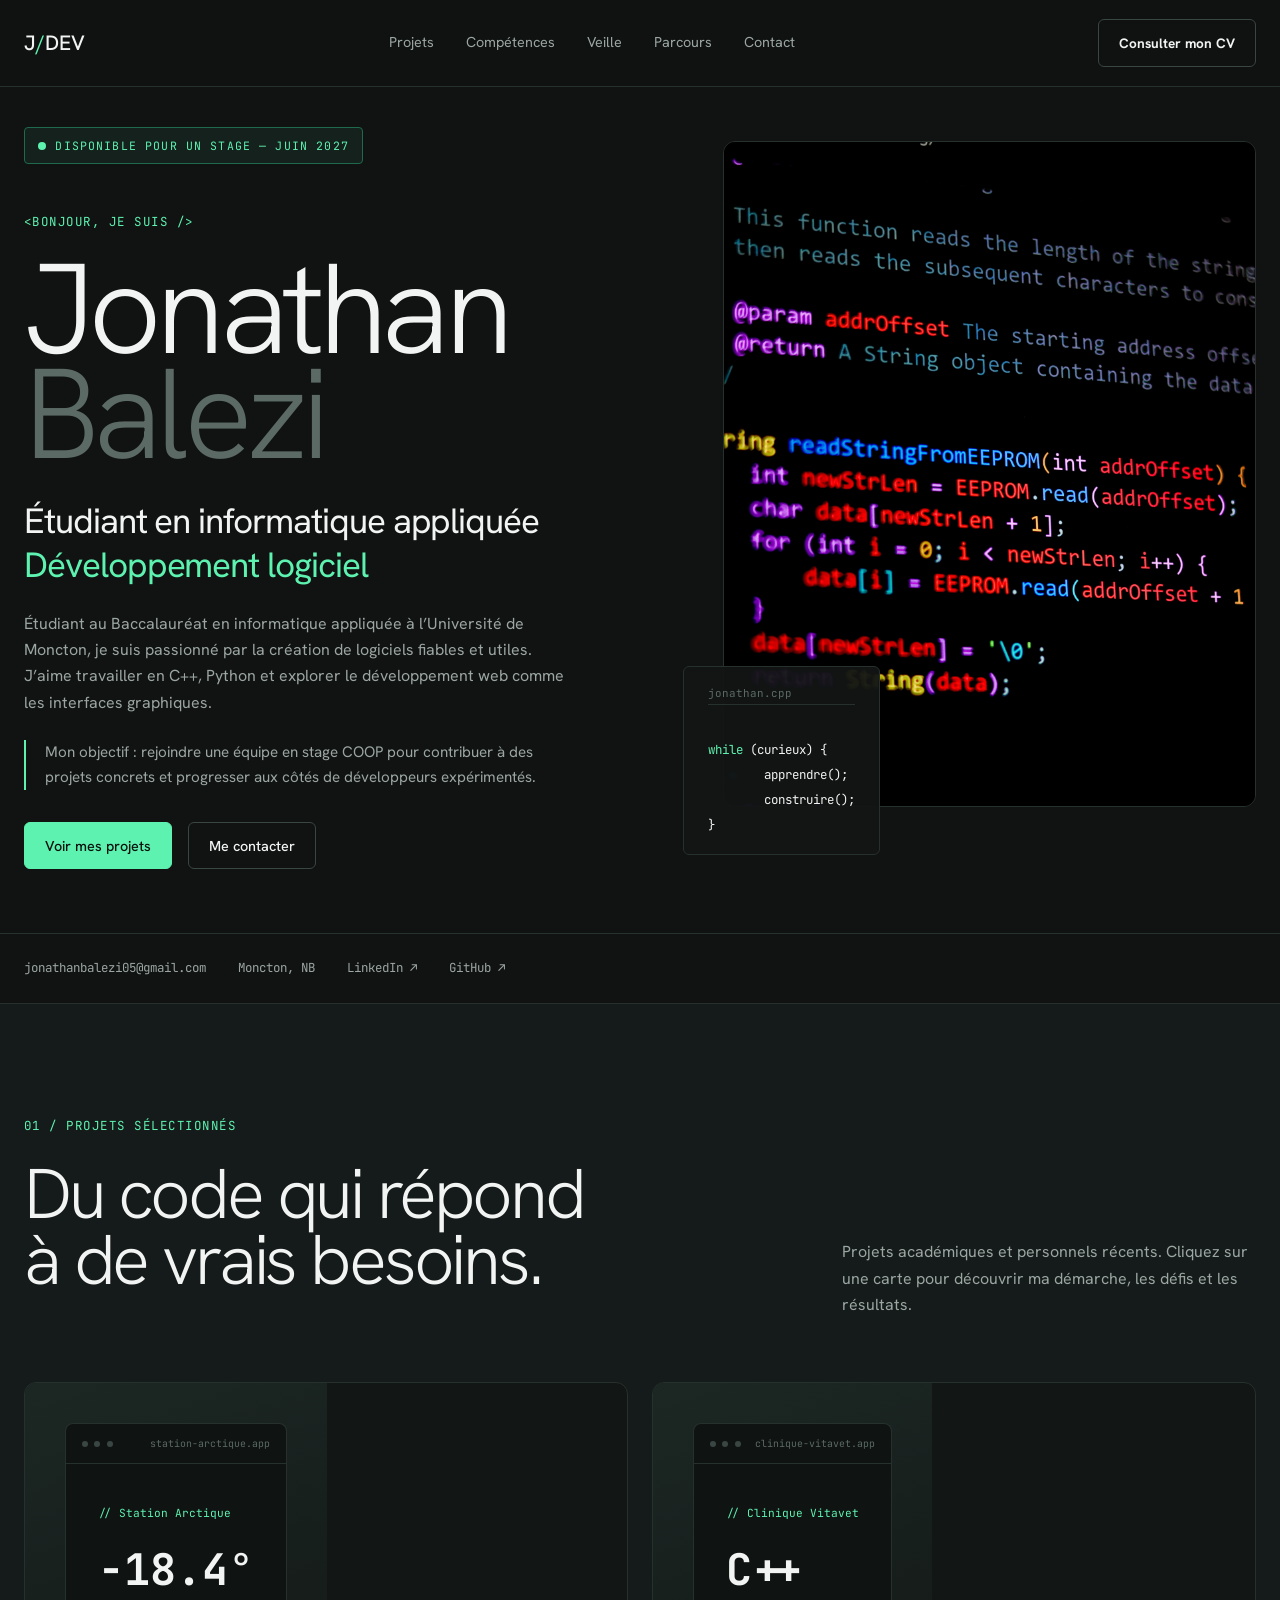
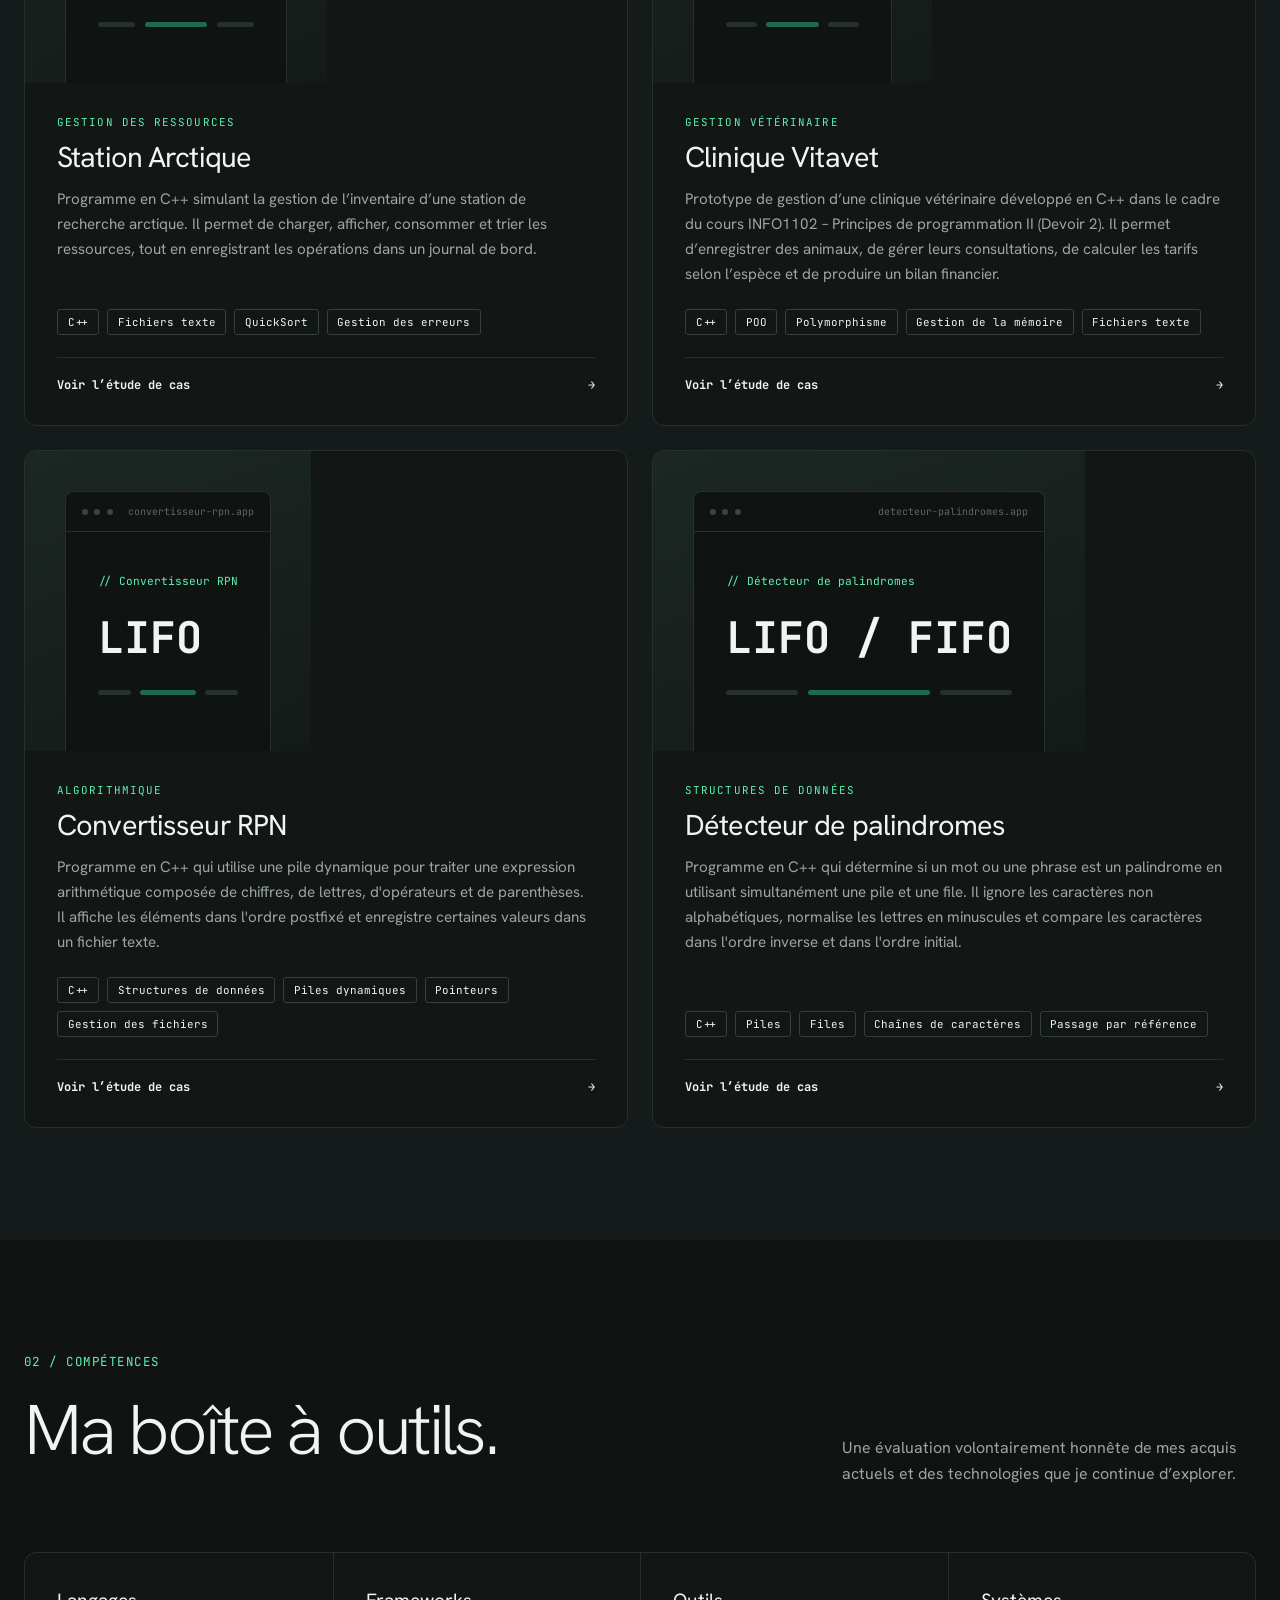
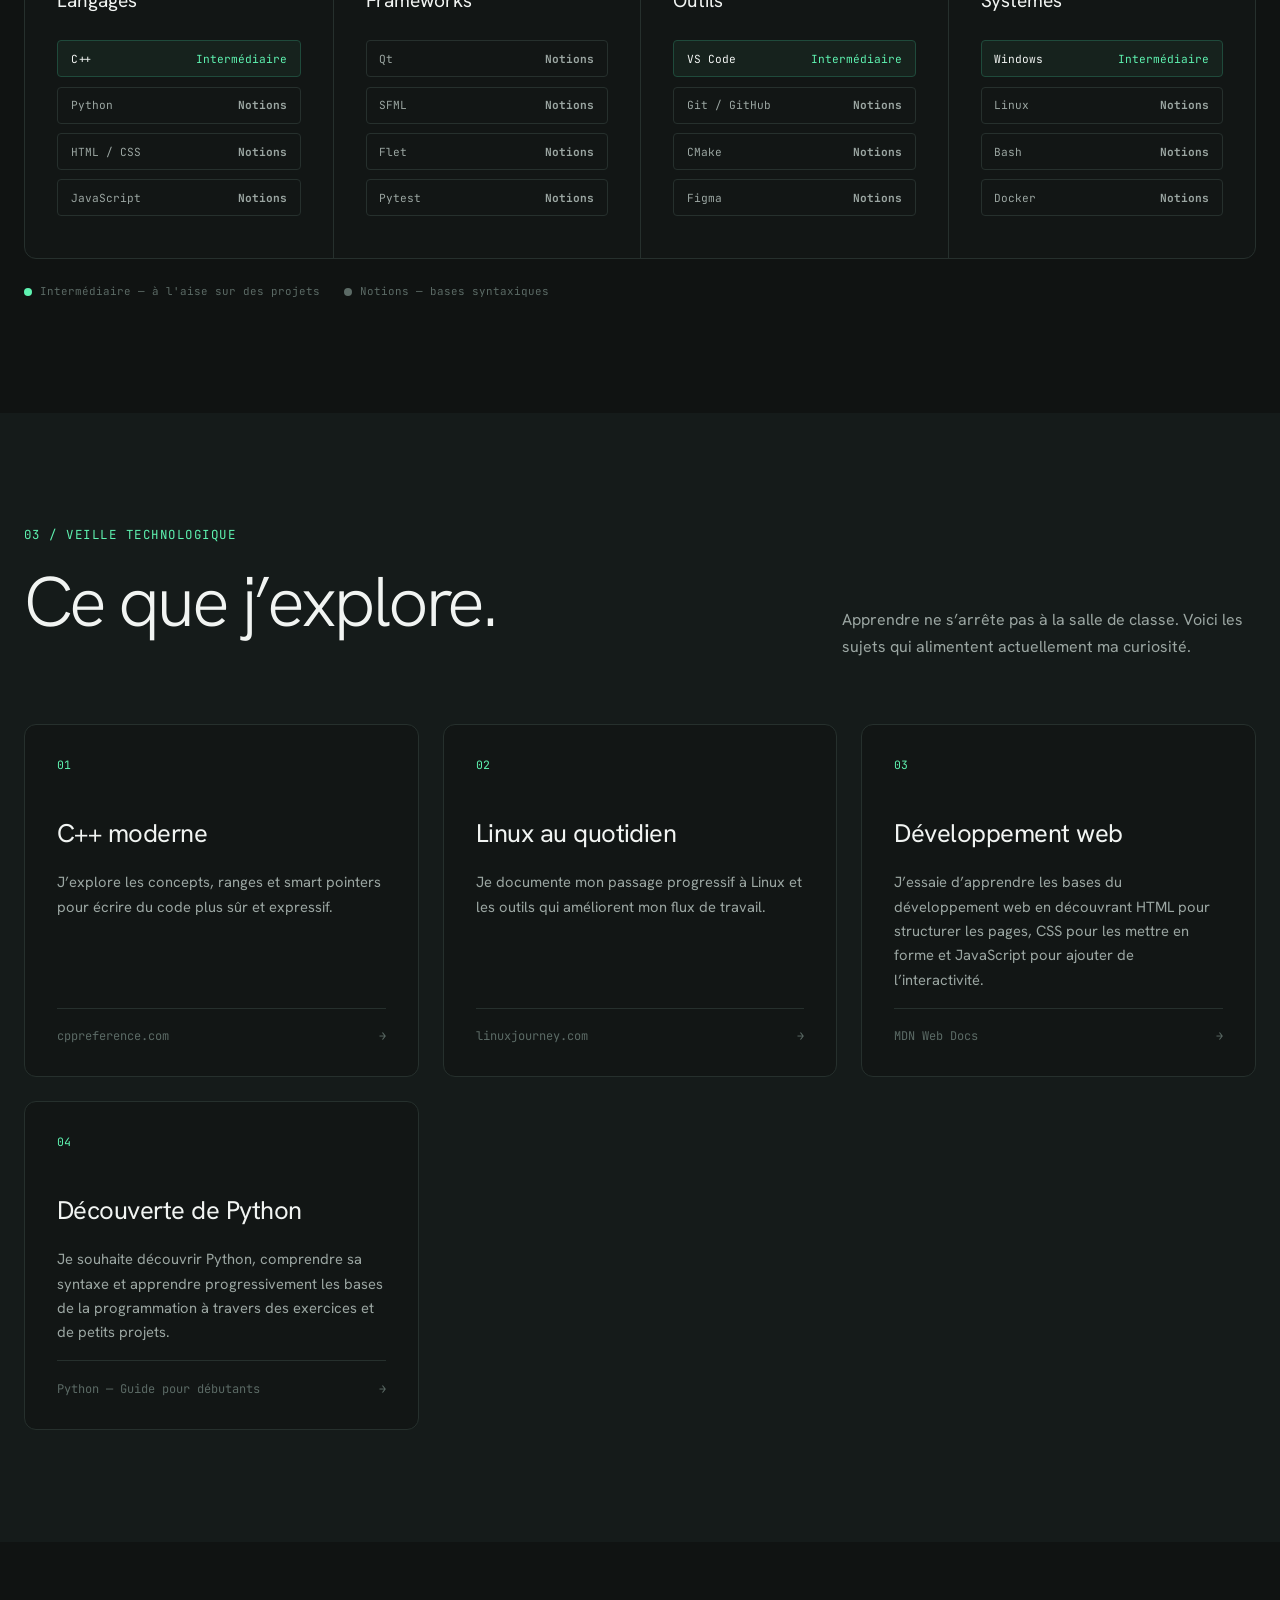
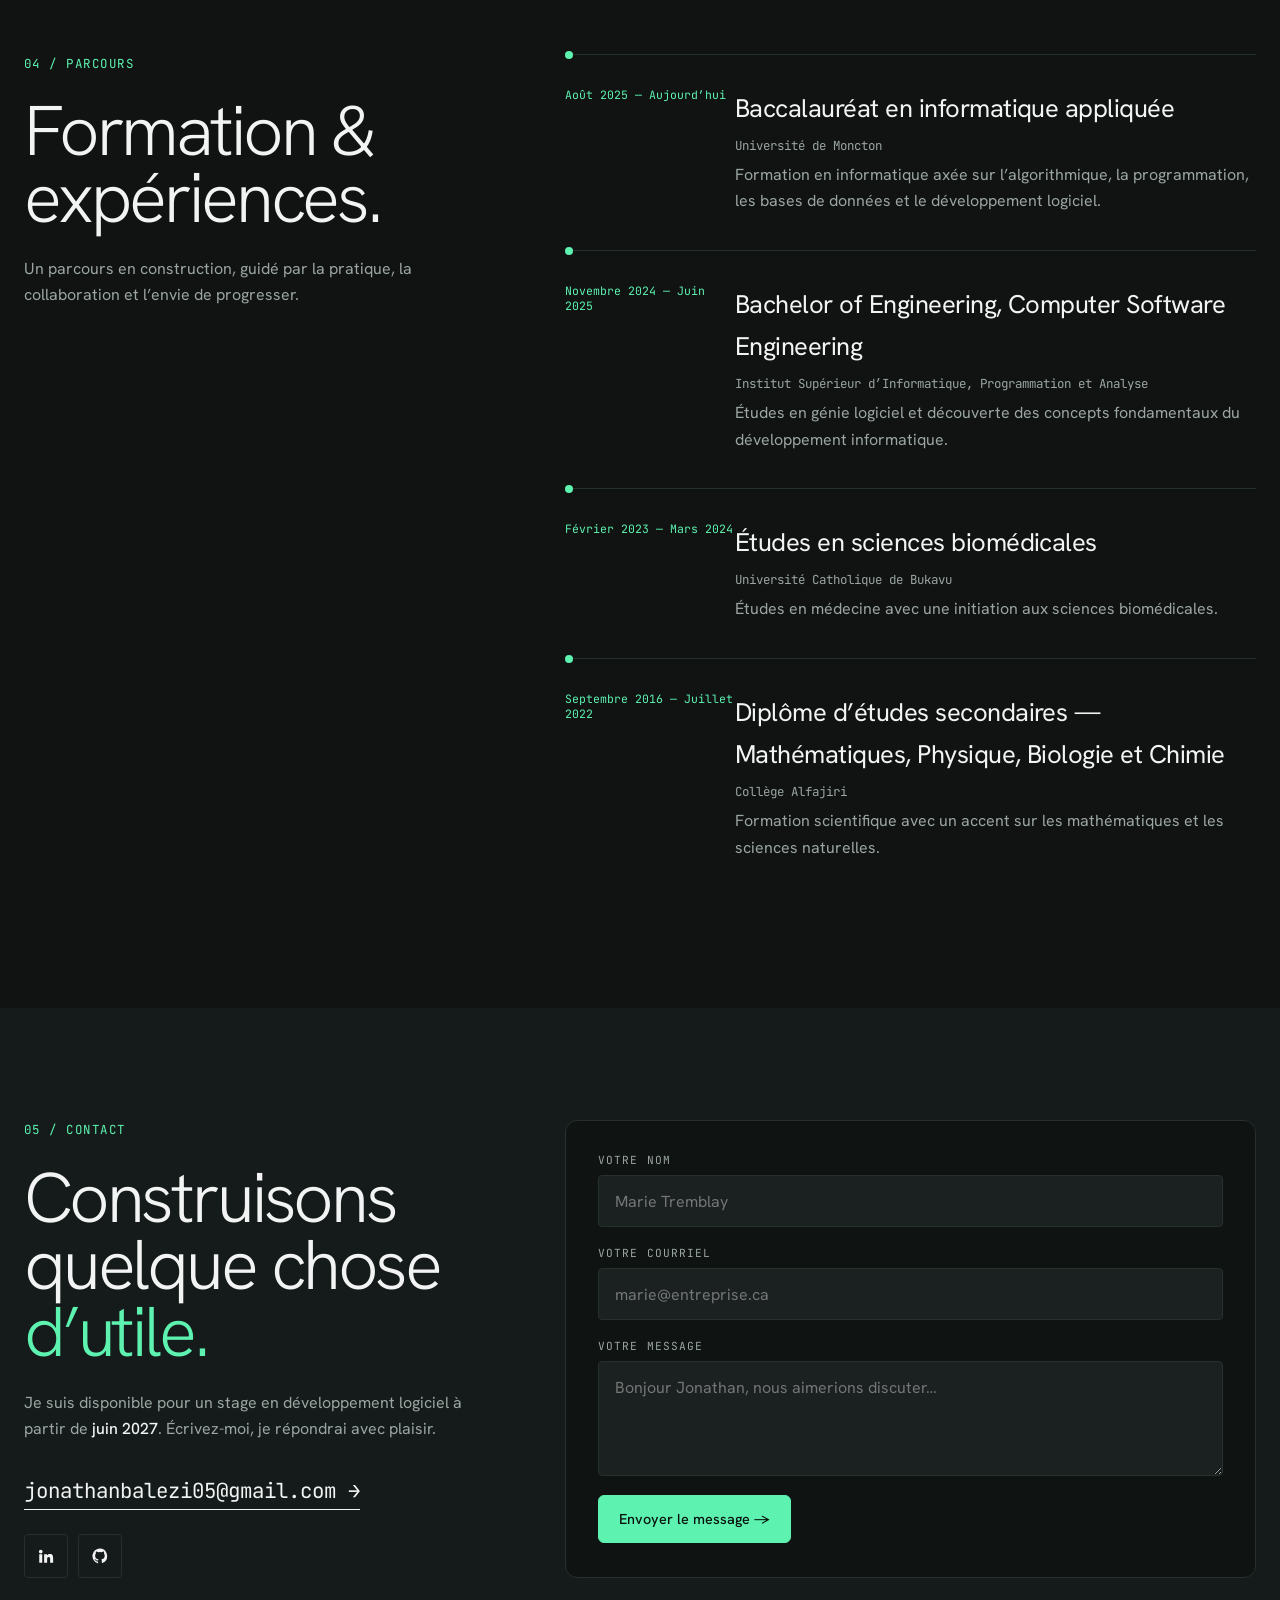
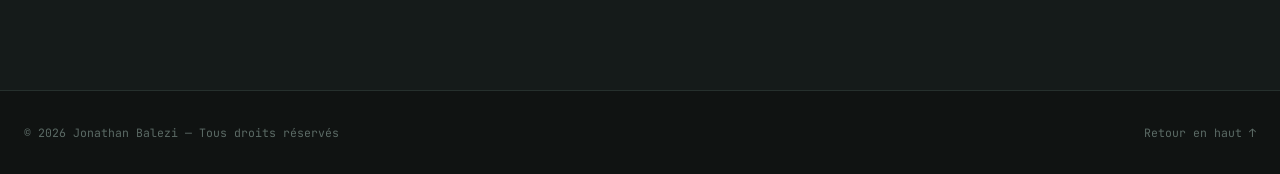
==== commit d929991c: "Fix image filename and update email link" ====
--- a/index.html
+++ b/index.html
@@ -32,7 +32,7 @@
 <div class="cta"><a class="btn solid" href="#projets">Voir mes projets</a><a class="btn ghost" href="#contact">Me contacter</a></div>
 </div>
 <div class="portrait">
-<div class="frame"><img src="Profil.JPG" alt="Portrait de Jonathan" onerror="this.remove()"></div>
+<div class="frame"><img src="profil.jpg" alt="Portrait de Jonathan" onerror="this.remove()"></div>
 <pre class="code mono" aria-hidden="true"><small>jonathan.cpp</small>
 <b>while</b> (curieux) {
 	apprendre();
@@ -41,7 +41,7 @@
 </div>
 </section>
 <div class="strip"><div class="wrap mono">
-<a href="mailto:jonathan.a.remplacer@email.com">jonathanbalezi05@gmail.com</a><span>Moncton, NB</span><a href="#" target="_blank" rel="noopener">LinkedIn ↗</a><a href="#" target="_blank" rel="noopener">GitHub ↗</a>
+<a href="mailto:jonathanbalezi05@gmail.com">jonathanbalezi05@gmail.com</a><span>Moncton, NB</span><a href="#" target="_blank" rel="noopener">LinkedIn ↗</a><a href="#" target="_blank" rel="noopener">GitHub ↗</a>
 </div></div>
 
 <section id="projets" class="alt"><div class="wrap">
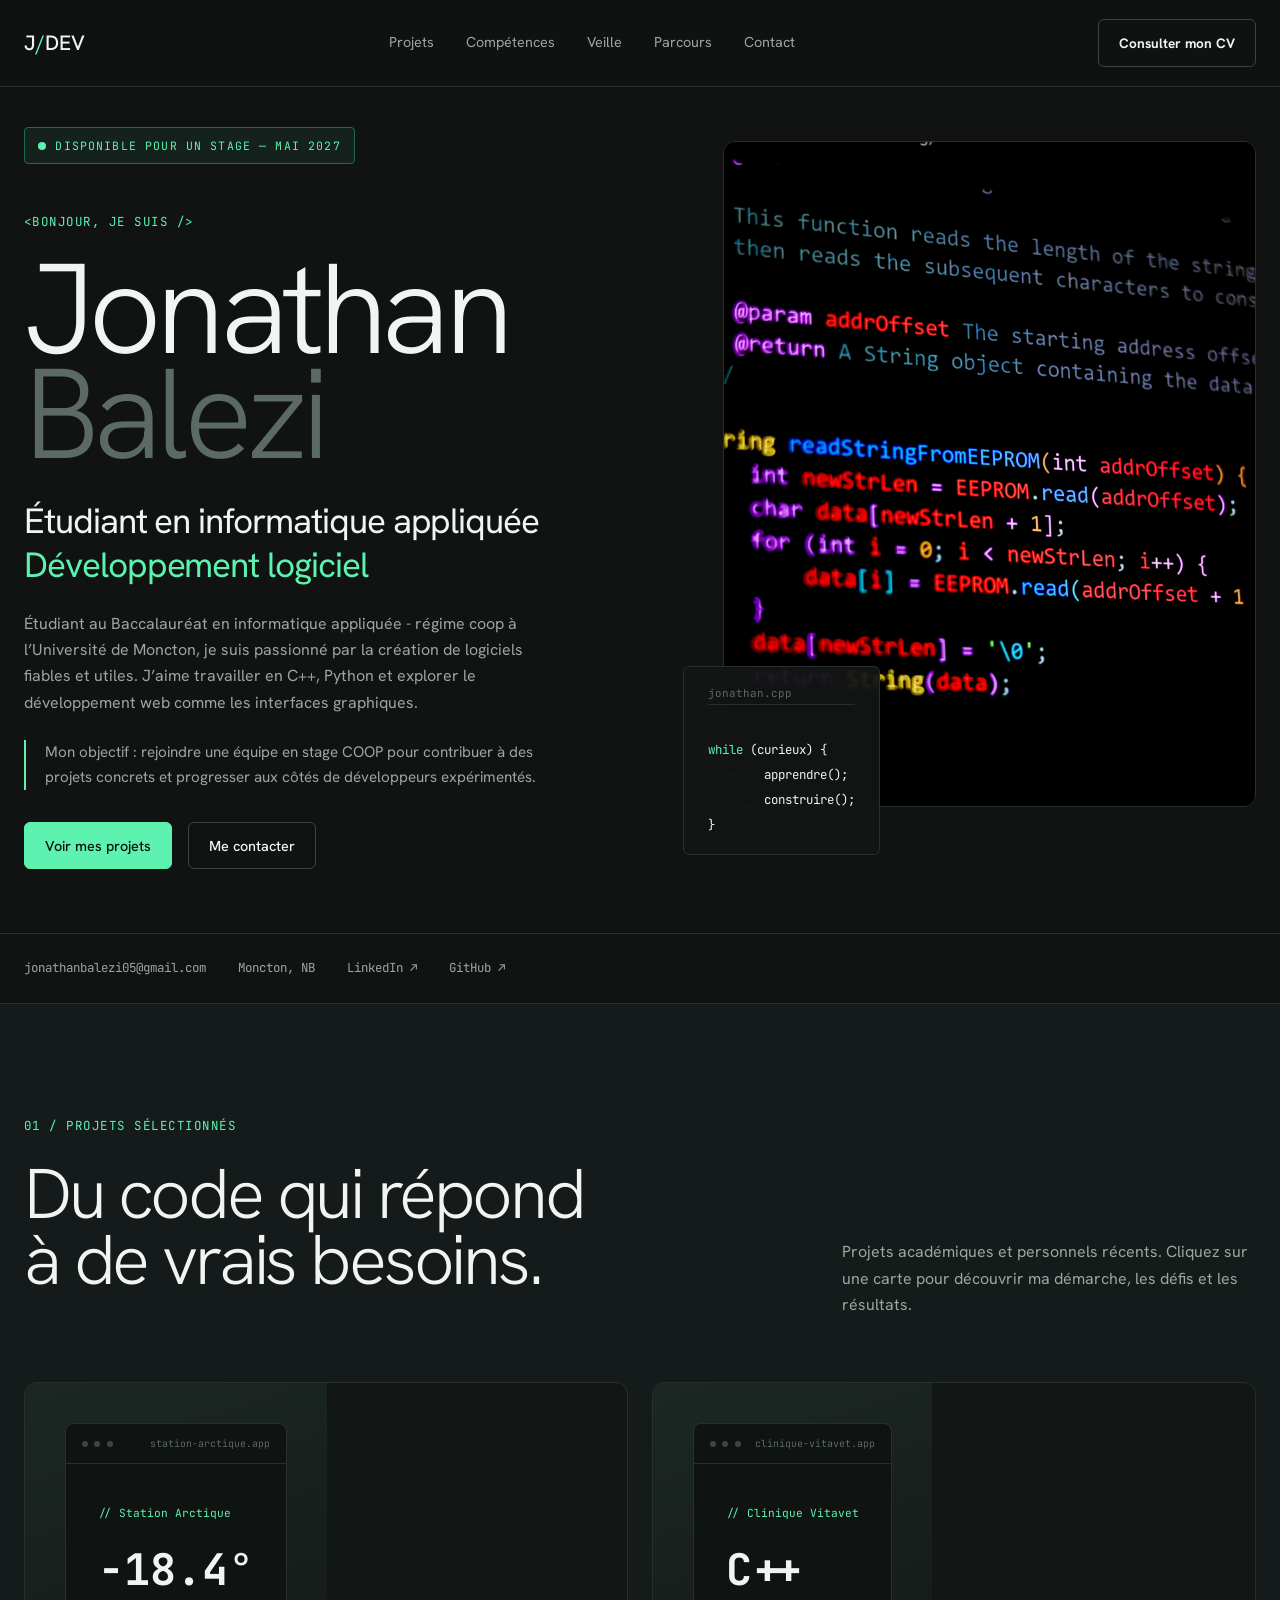
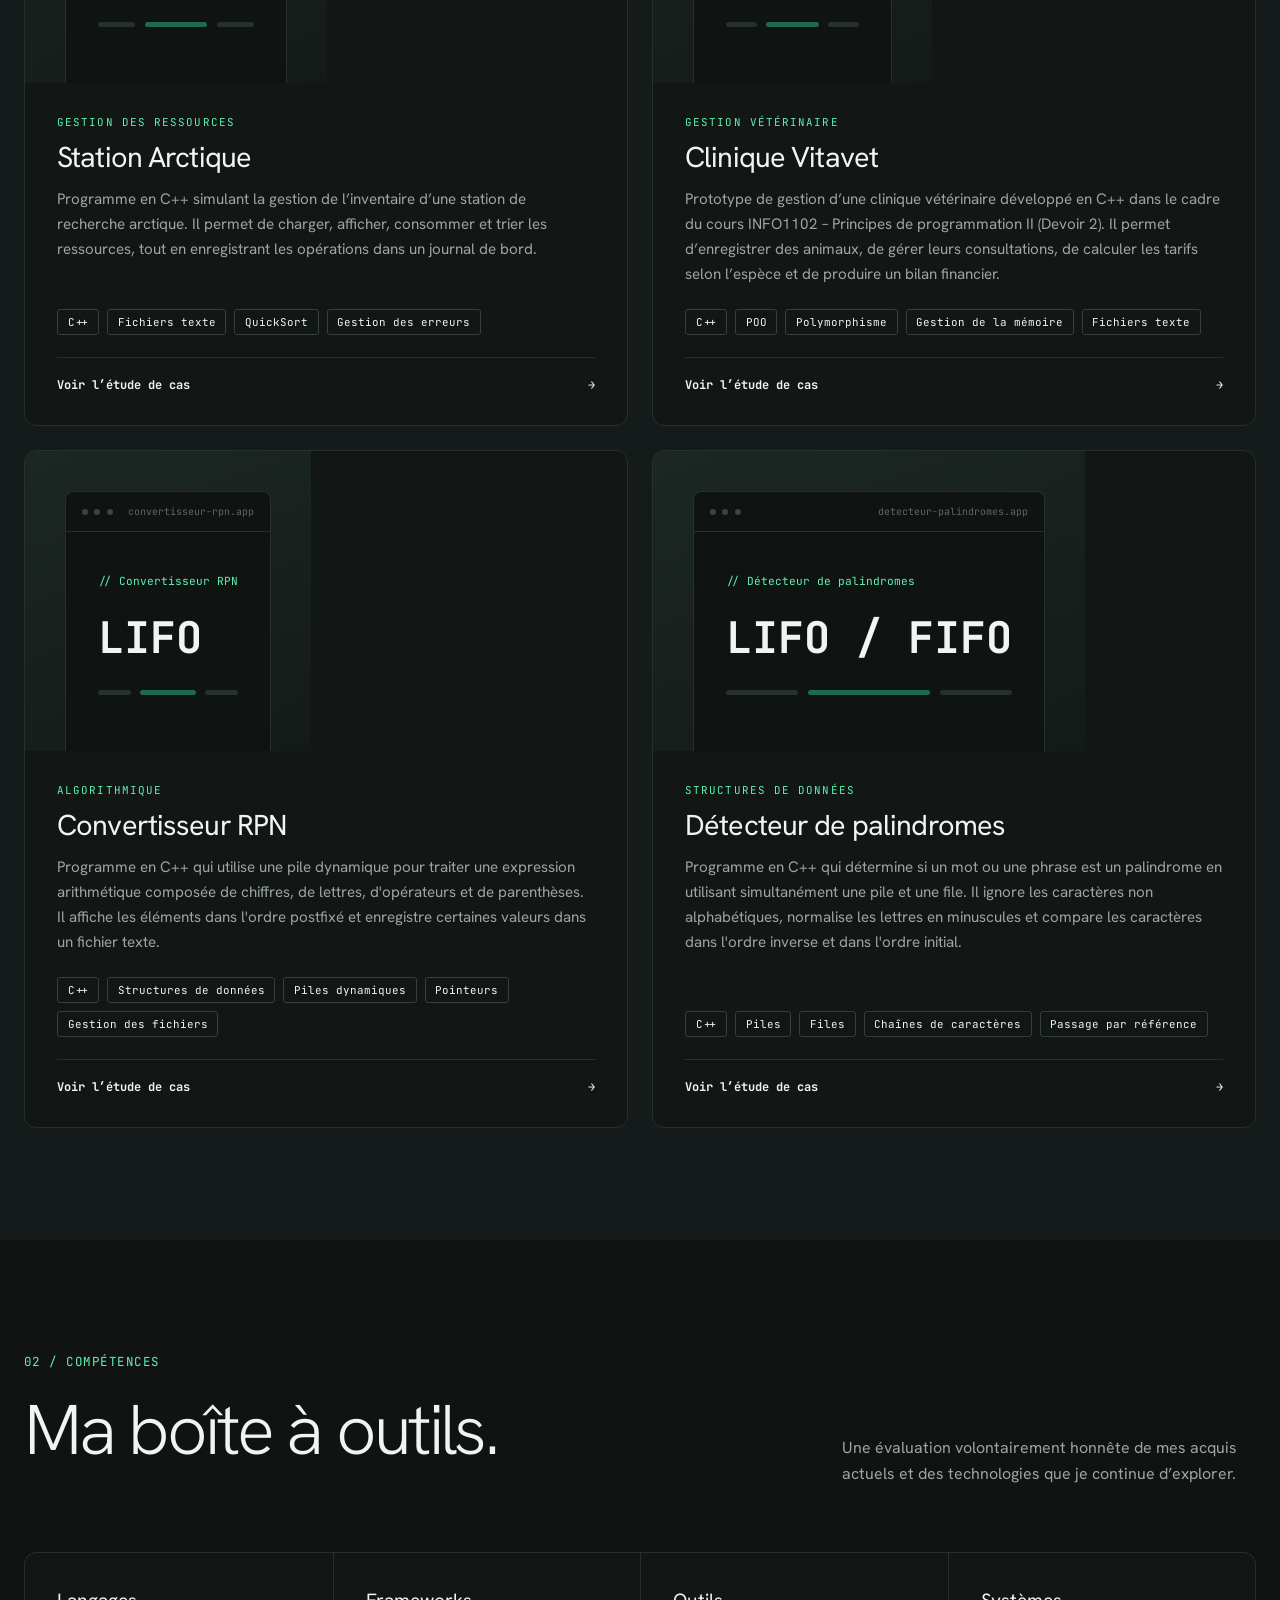
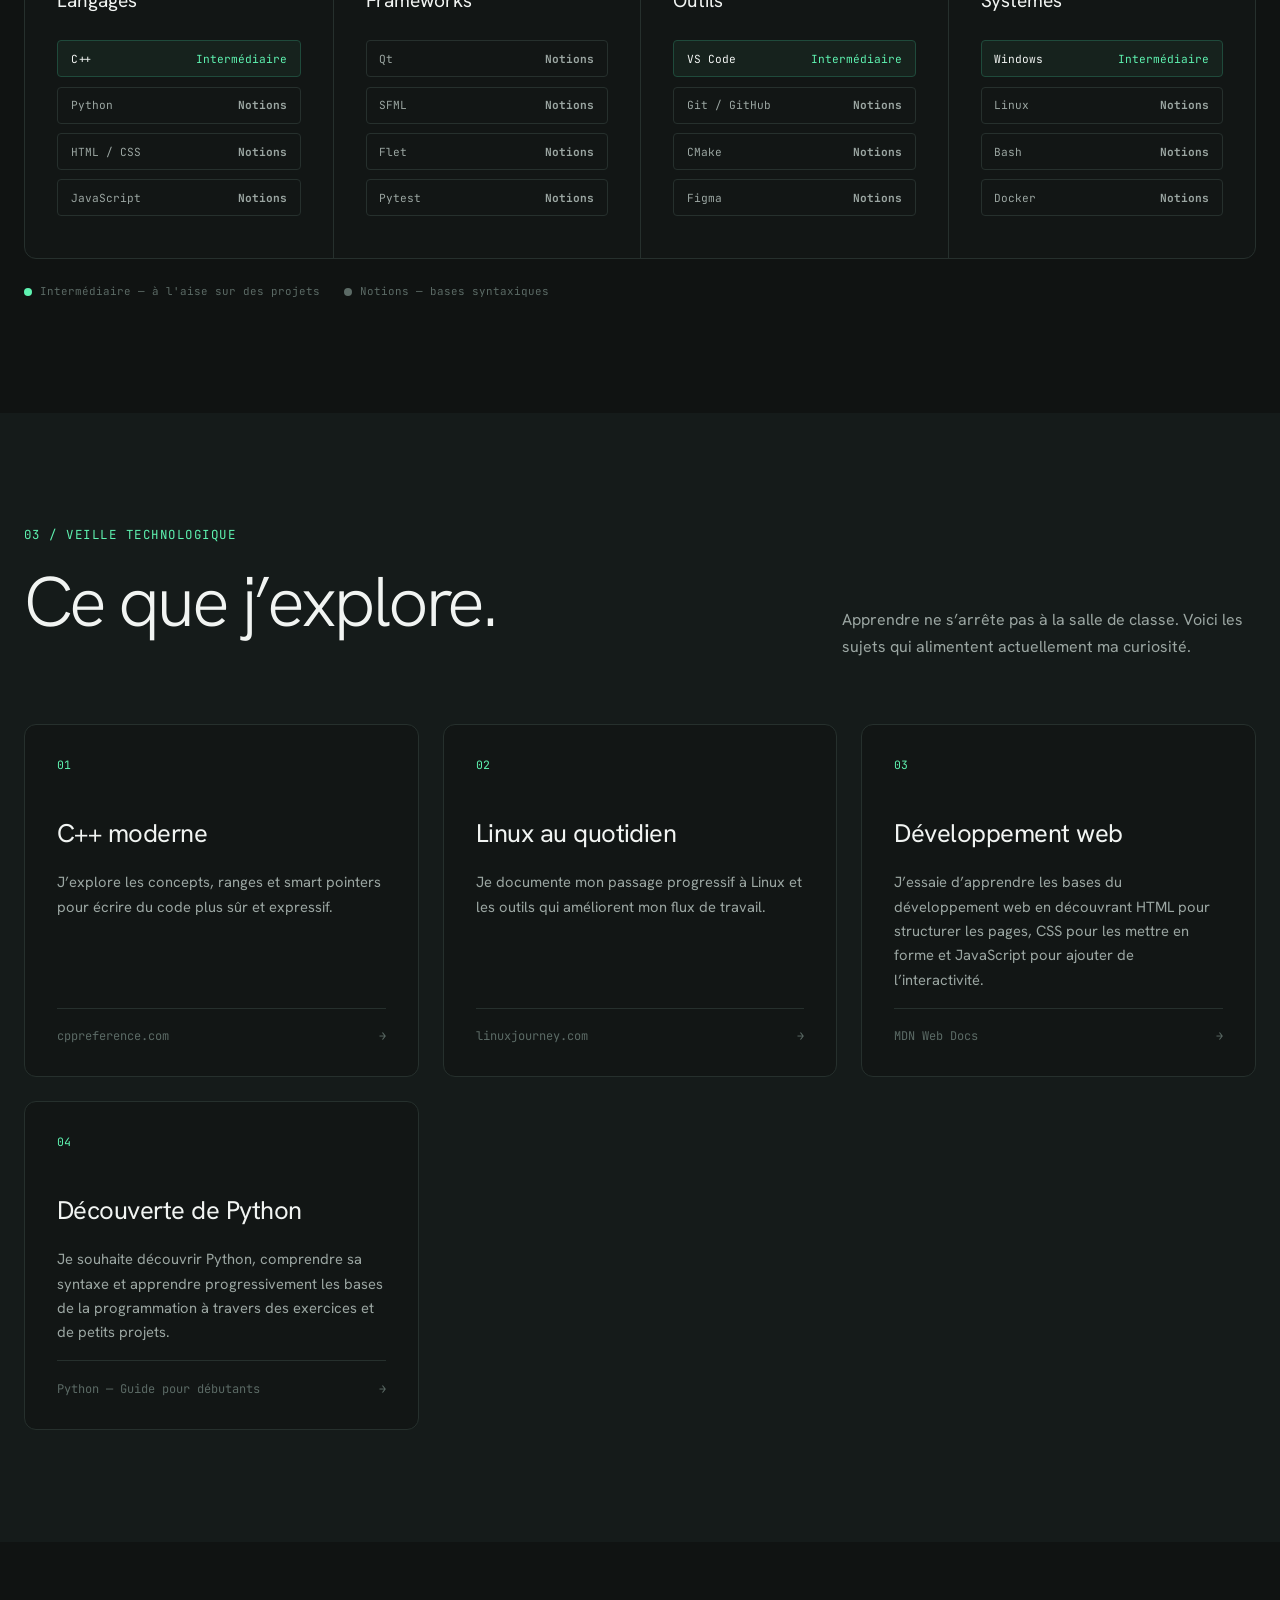
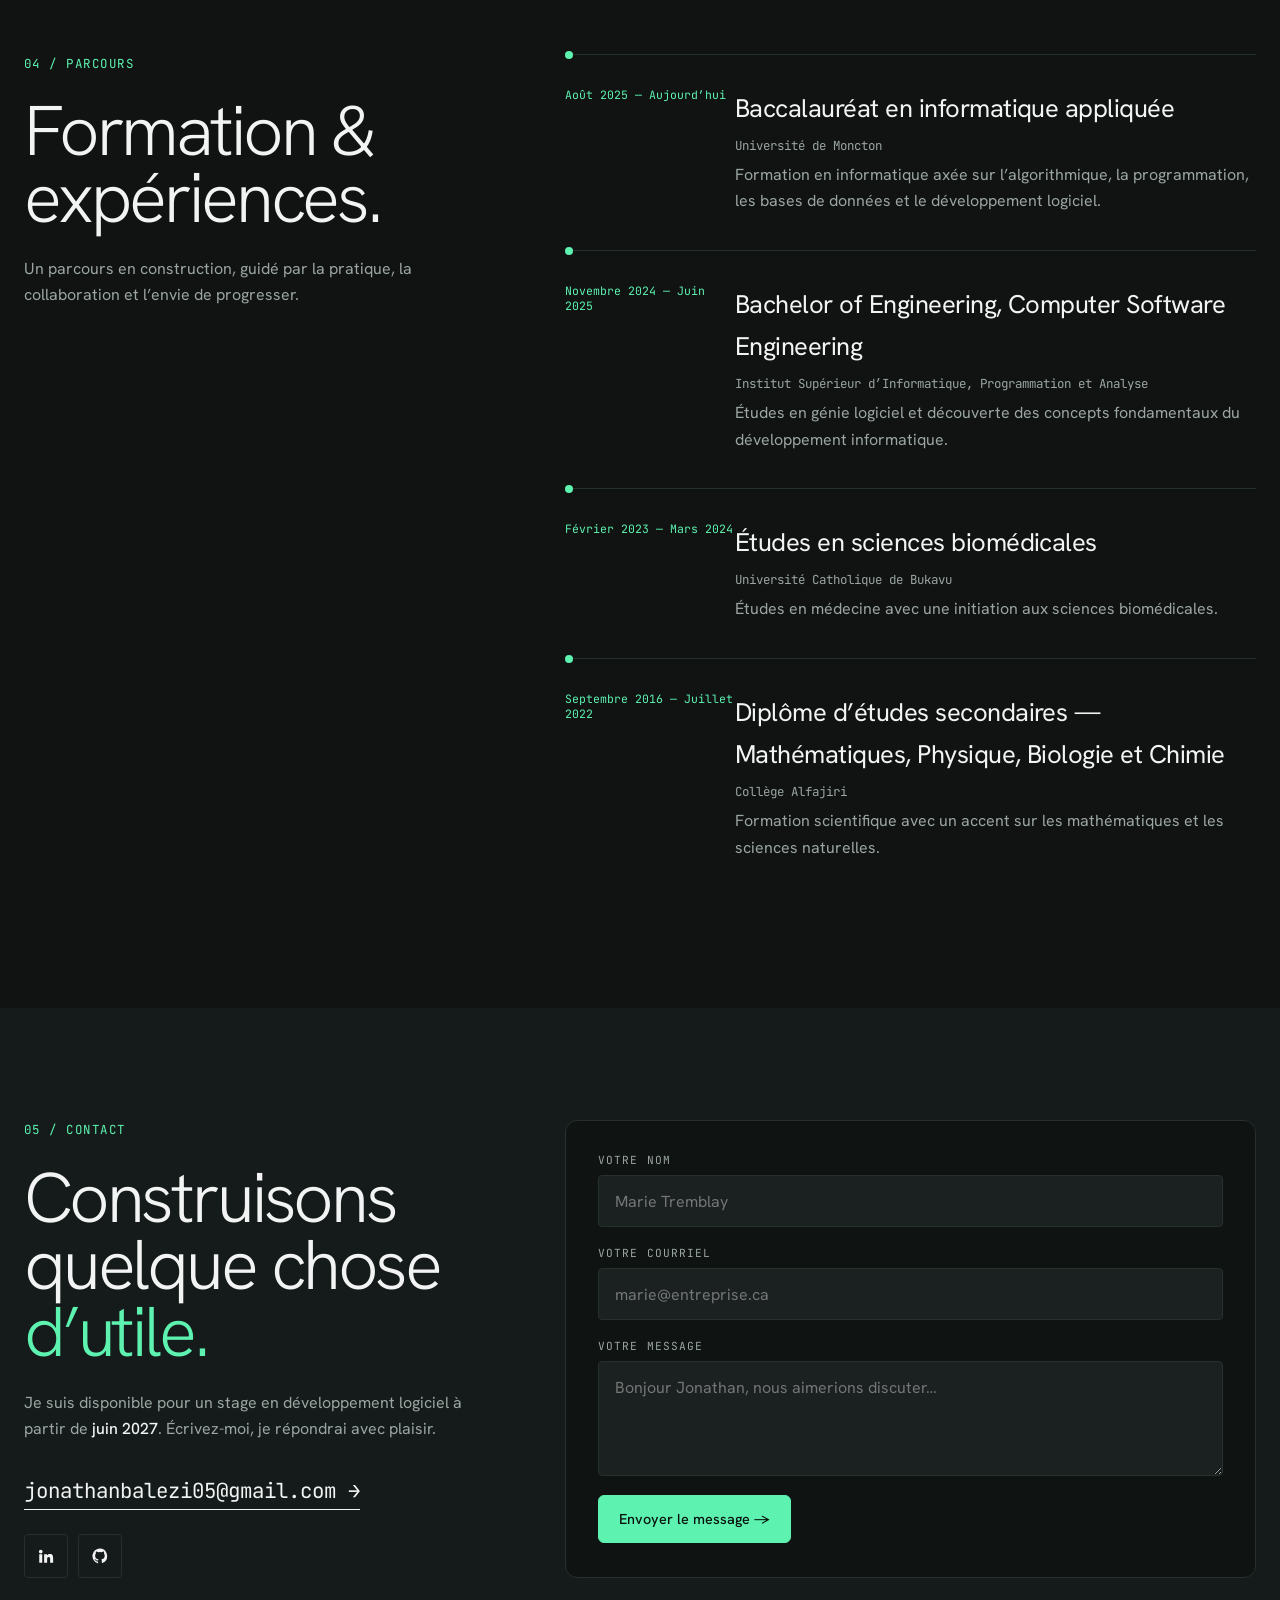
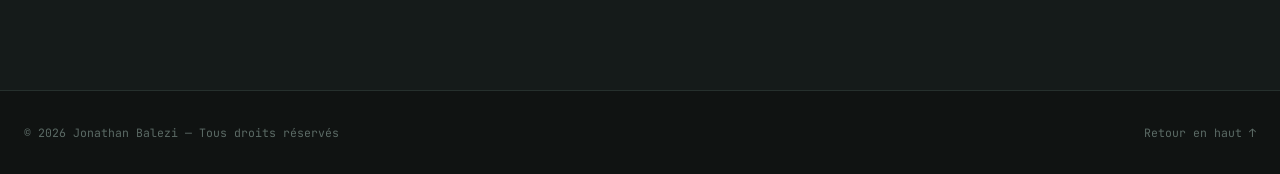
==== commit 14c7e74e: "Update title and availability date in index.html" ====
--- a/index.html
+++ b/index.html
@@ -3,7 +3,7 @@
 <head>
 <meta charset="utf-8">
 <meta name="viewport" content="width=device-width, initial-scale=1">
-<title>Jonathan Balezi — Étudiant en informatique appliquée</title>
+<title>Jonathan Balezi — Étudiant COOP en informatique appliquée</title>
 <meta name="description" content="Portfolio de Jonathan, étudiant en informatique appliquée à l’Université de Moncton.">
 <link rel="preconnect" href="https://fonts.googleapis.com">
 <link rel="preconnect" href="https://fonts.gstatic.com" crossorigin>
@@ -17,17 +17,18 @@
 <nav aria-label="Navigation principale">
 <a href="#projets">Projets</a><a href="#competences">Compétences</a><a href="#veille">Veille</a><a href="#parcours">Parcours</a><a href="#contact">Contact</a>
 </nav>
-<a class="btn ghost mono" target="_blank" href="JONATHAN_BALEZI_CV_FR.pdf" download>Consulter mon CV</a>
+<!--<a class="btn ghost mono" target="_blank" href="JONATHAN_BALEZI_CV_FR.pdf1" rel="noopener">Consulter mon CV</a>-->
+<a class="btn ghost mono" href="cv.html" target="_blank" rel="noopener">Consulter mon CV</a>
 </div></header>
 
 <main>
 <section id="accueil" class="wrap hero">
 <div>
-<p class="badge mono"><i></i>Disponible pour un stage — juin 2027</p>
+<p class="badge mono"><i></i>Disponible pour un stage — mai 2027</p>
 <p class="kicker mono">&lt;Bonjour, je suis /&gt;</p>
 <h1>Jonathan<span class="ph">Balezi</span></h1>
 <p class="role">Étudiant en informatique appliquée<br><em>Développement logiciel</em></p>
-<p class="lead">Étudiant au Baccalauréat en informatique appliquée à l’Université de Moncton, je suis passionné par la création de logiciels fiables et utiles. J’aime travailler en C++, Python et explorer le développement web comme les interfaces graphiques.</p>
+<p class="lead">Étudiant au Baccalauréat en informatique appliquée - régime coop à l’Université de Moncton, je suis passionné par la création de logiciels fiables et utiles. J’aime travailler en C++, Python et explorer le développement web comme les interfaces graphiques.</p>
 <blockquote>Mon objectif : rejoindre une équipe en stage COOP pour contribuer à des projets concrets et progresser aux côtés de développeurs expérimentés.</blockquote>
 <div class="cta"><a class="btn solid" href="#projets">Voir mes projets</a><a class="btn ghost" href="#contact">Me contacter</a></div>
 </div>
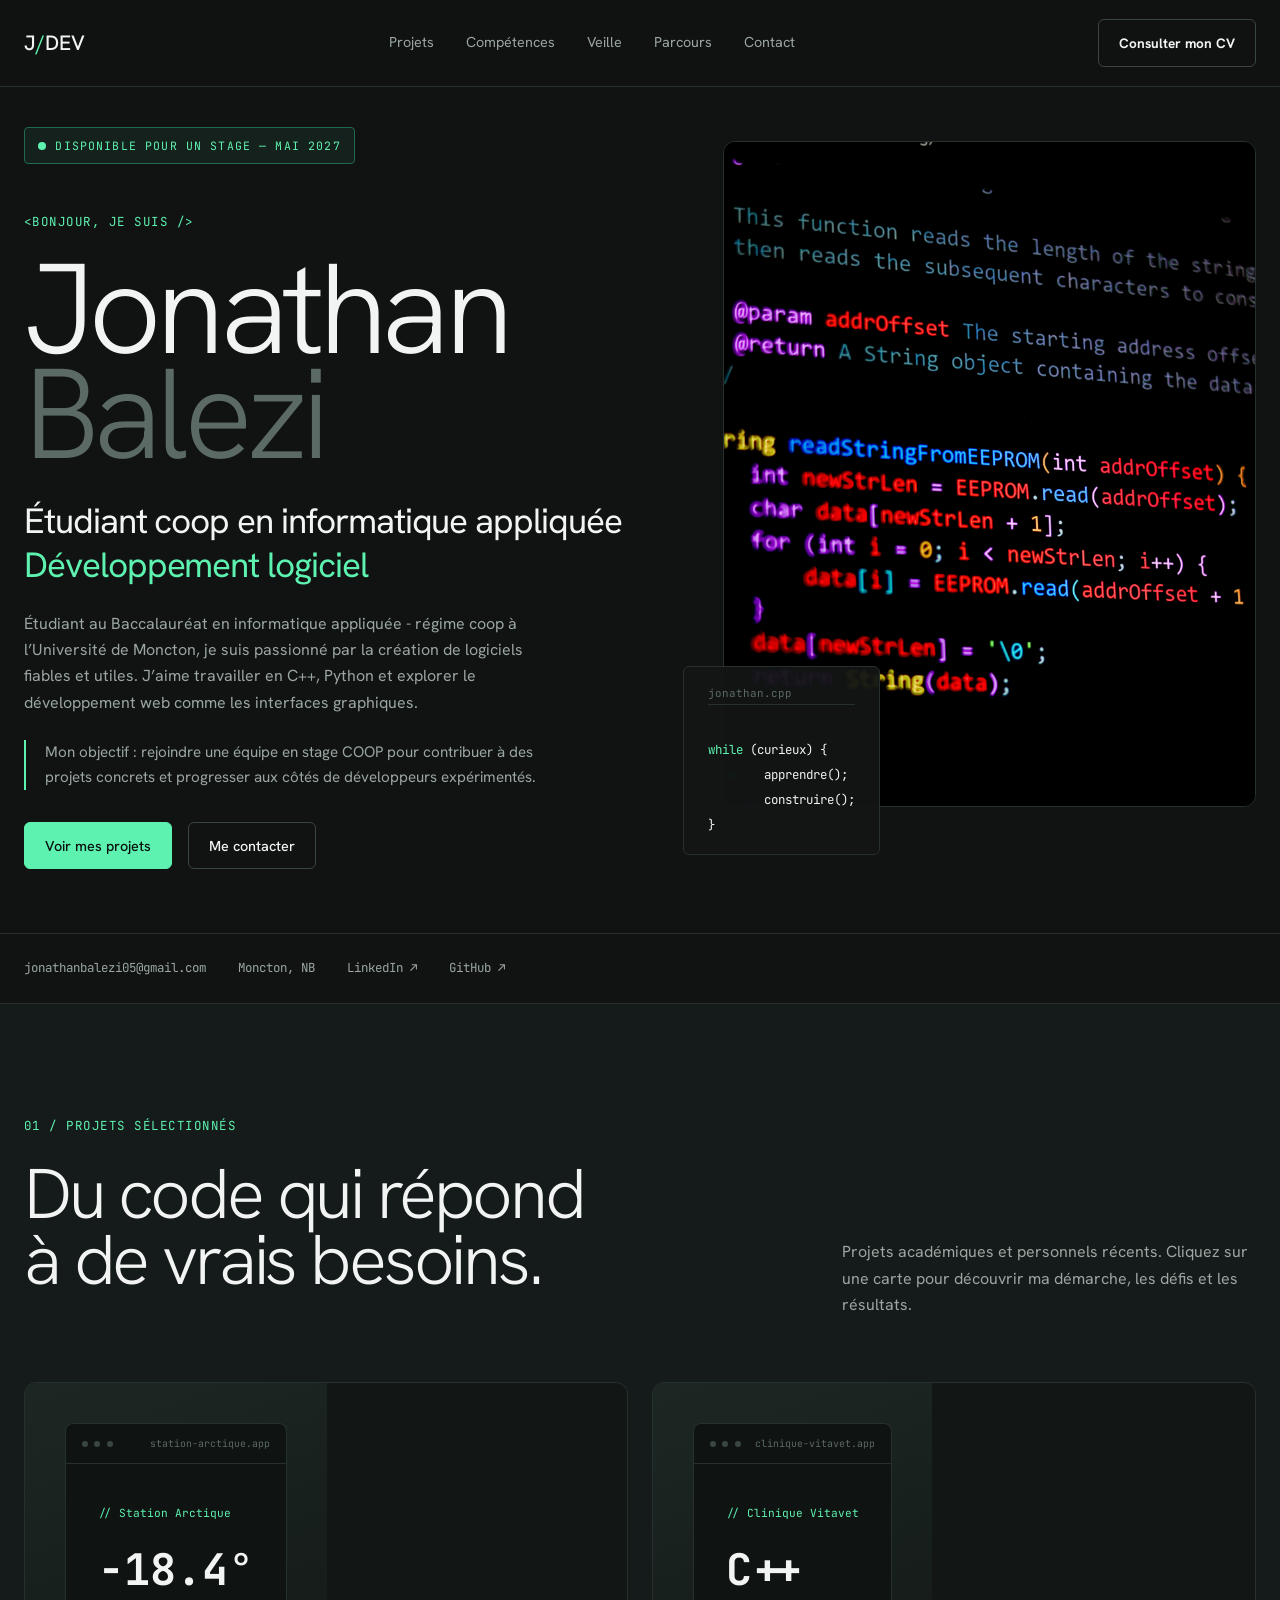
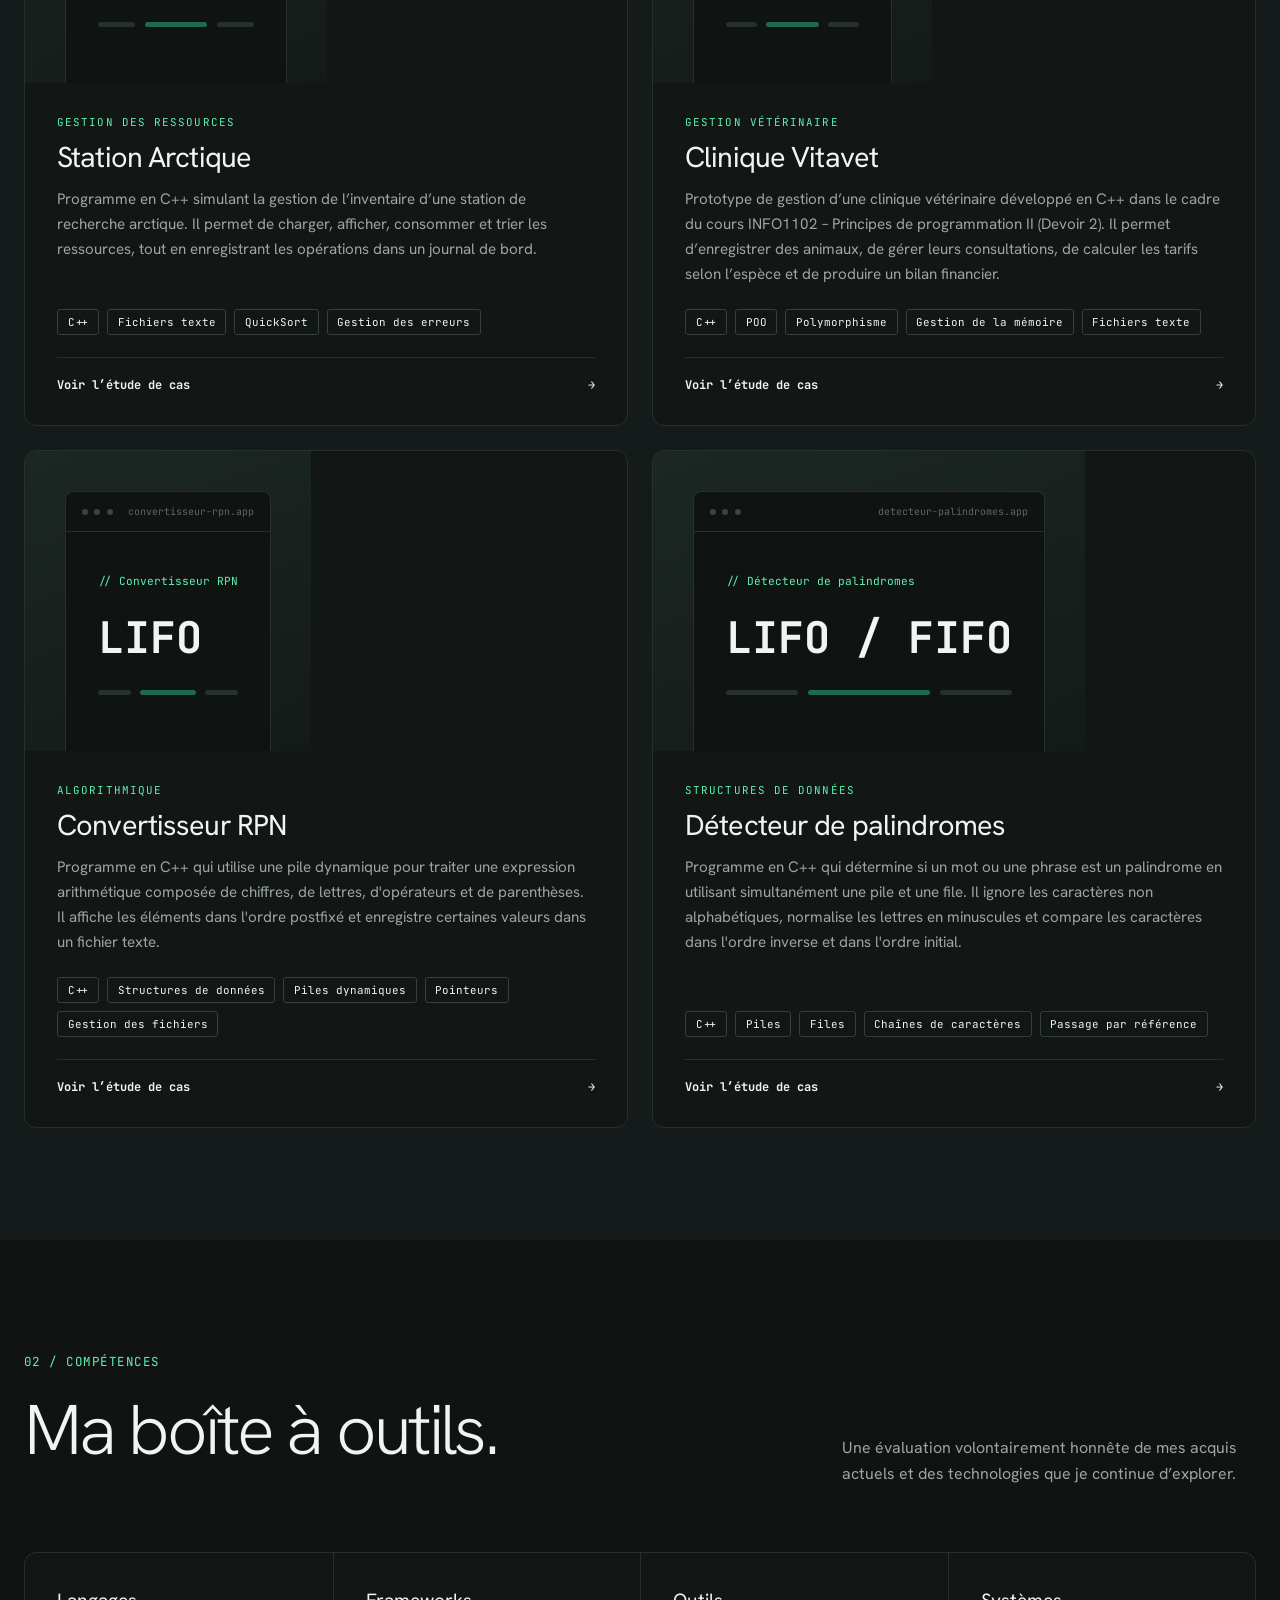
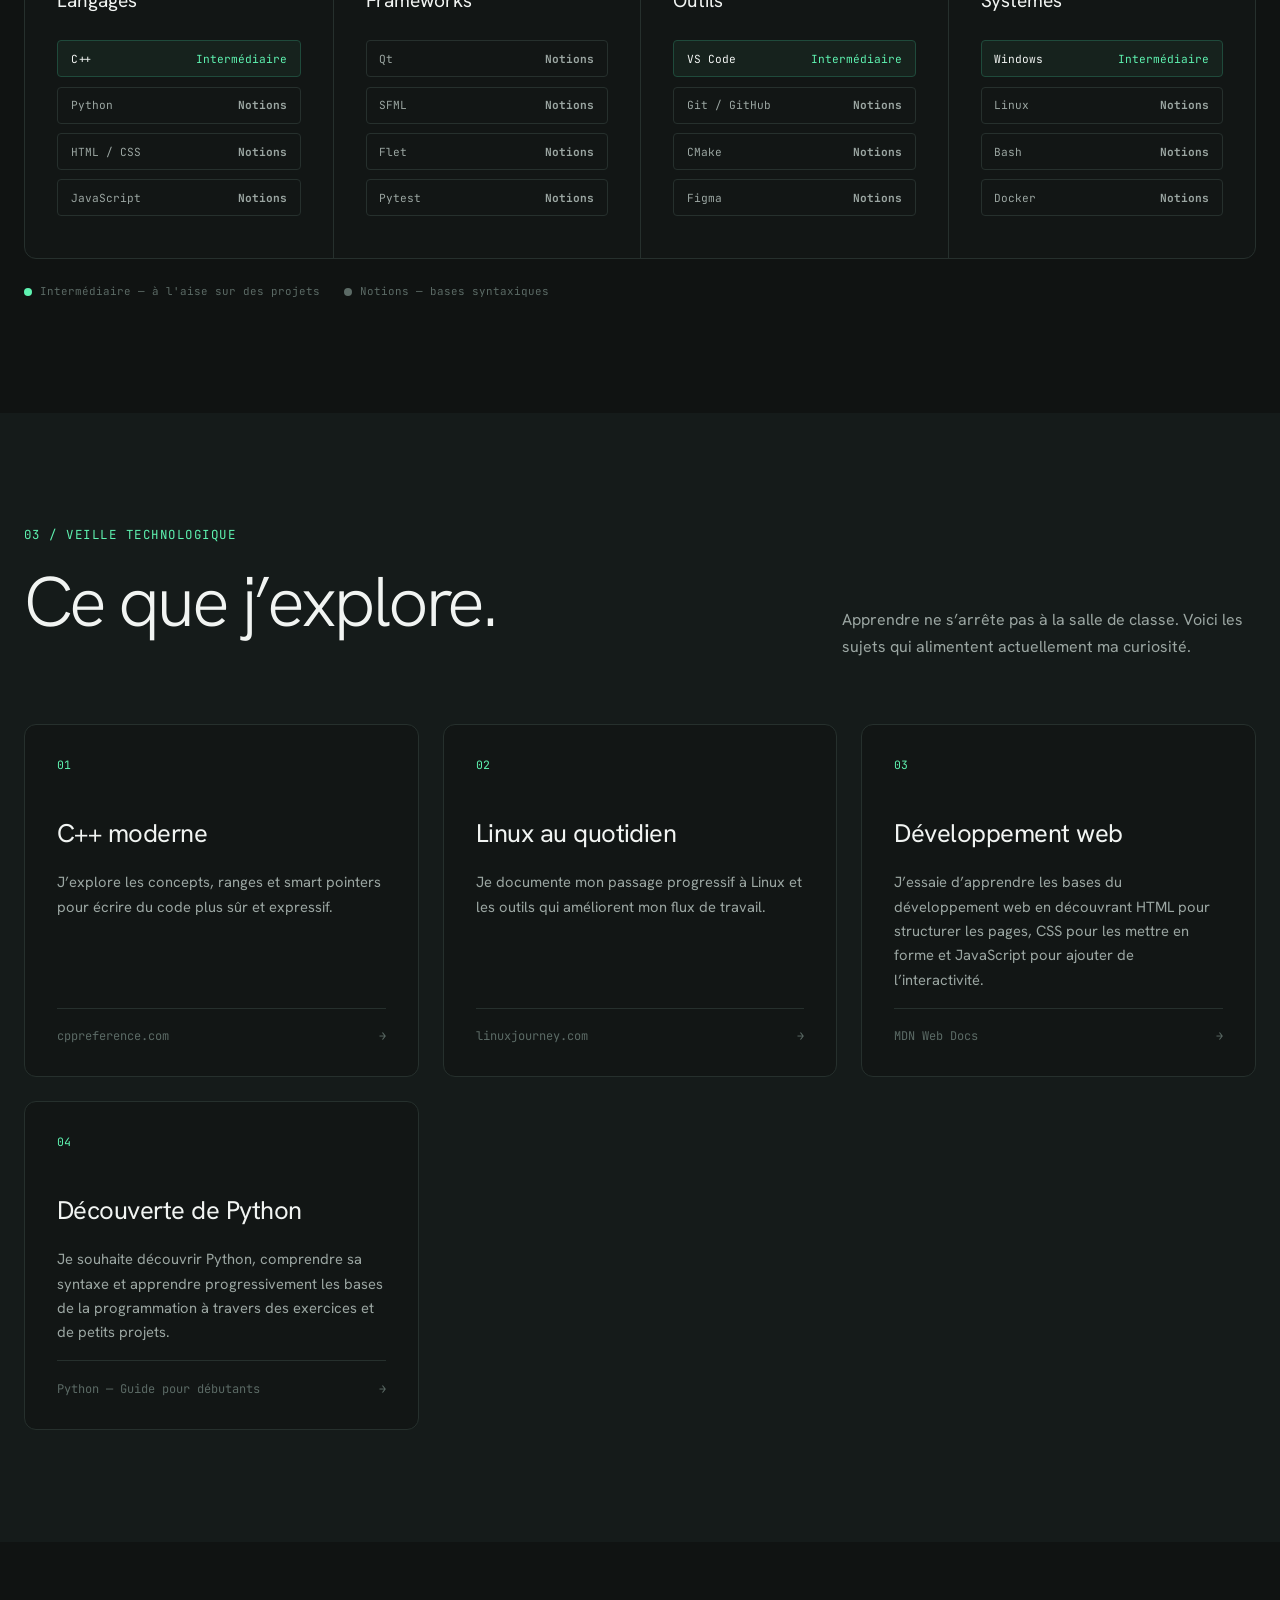
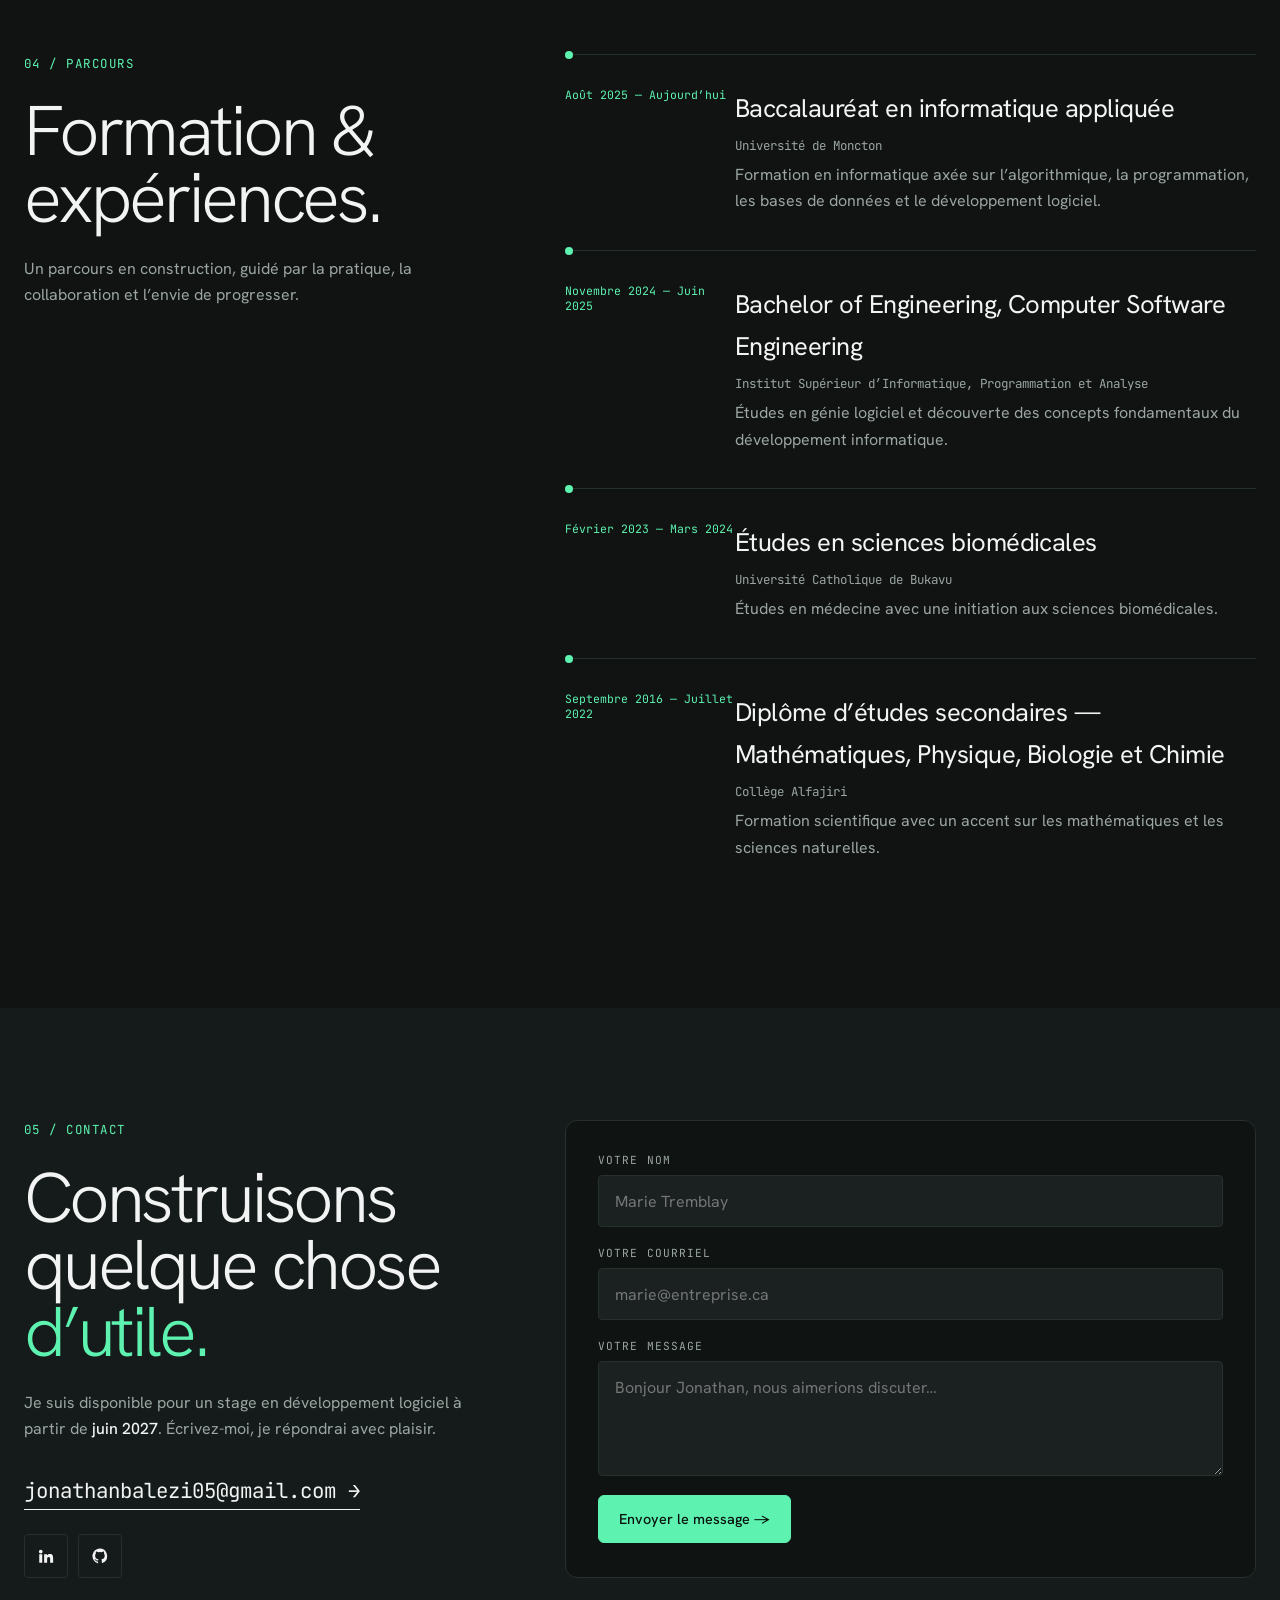
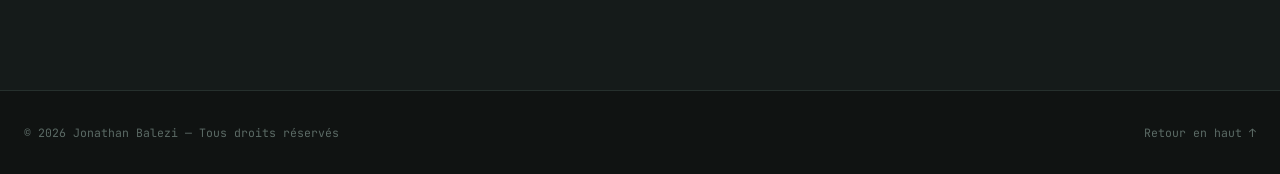
==== commit e245877a: "Update role description to include coop status" ====
--- a/index.html
+++ b/index.html
@@ -27,7 +27,7 @@
 <p class="badge mono"><i></i>Disponible pour un stage — mai 2027</p>
 <p class="kicker mono">&lt;Bonjour, je suis /&gt;</p>
 <h1>Jonathan<span class="ph">Balezi</span></h1>
-<p class="role">Étudiant en informatique appliquée<br><em>Développement logiciel</em></p>
+<p class="role">Étudiant coop en informatique appliquée<br><em>Développement logiciel</em></p>
 <p class="lead">Étudiant au Baccalauréat en informatique appliquée - régime coop à l’Université de Moncton, je suis passionné par la création de logiciels fiables et utiles. J’aime travailler en C++, Python et explorer le développement web comme les interfaces graphiques.</p>
 <blockquote>Mon objectif : rejoindre une équipe en stage COOP pour contribuer à des projets concrets et progresser aux côtés de développeurs expérimentés.</blockquote>
 <div class="cta"><a class="btn solid" href="#projets">Voir mes projets</a><a class="btn ghost" href="#contact">Me contacter</a></div>
